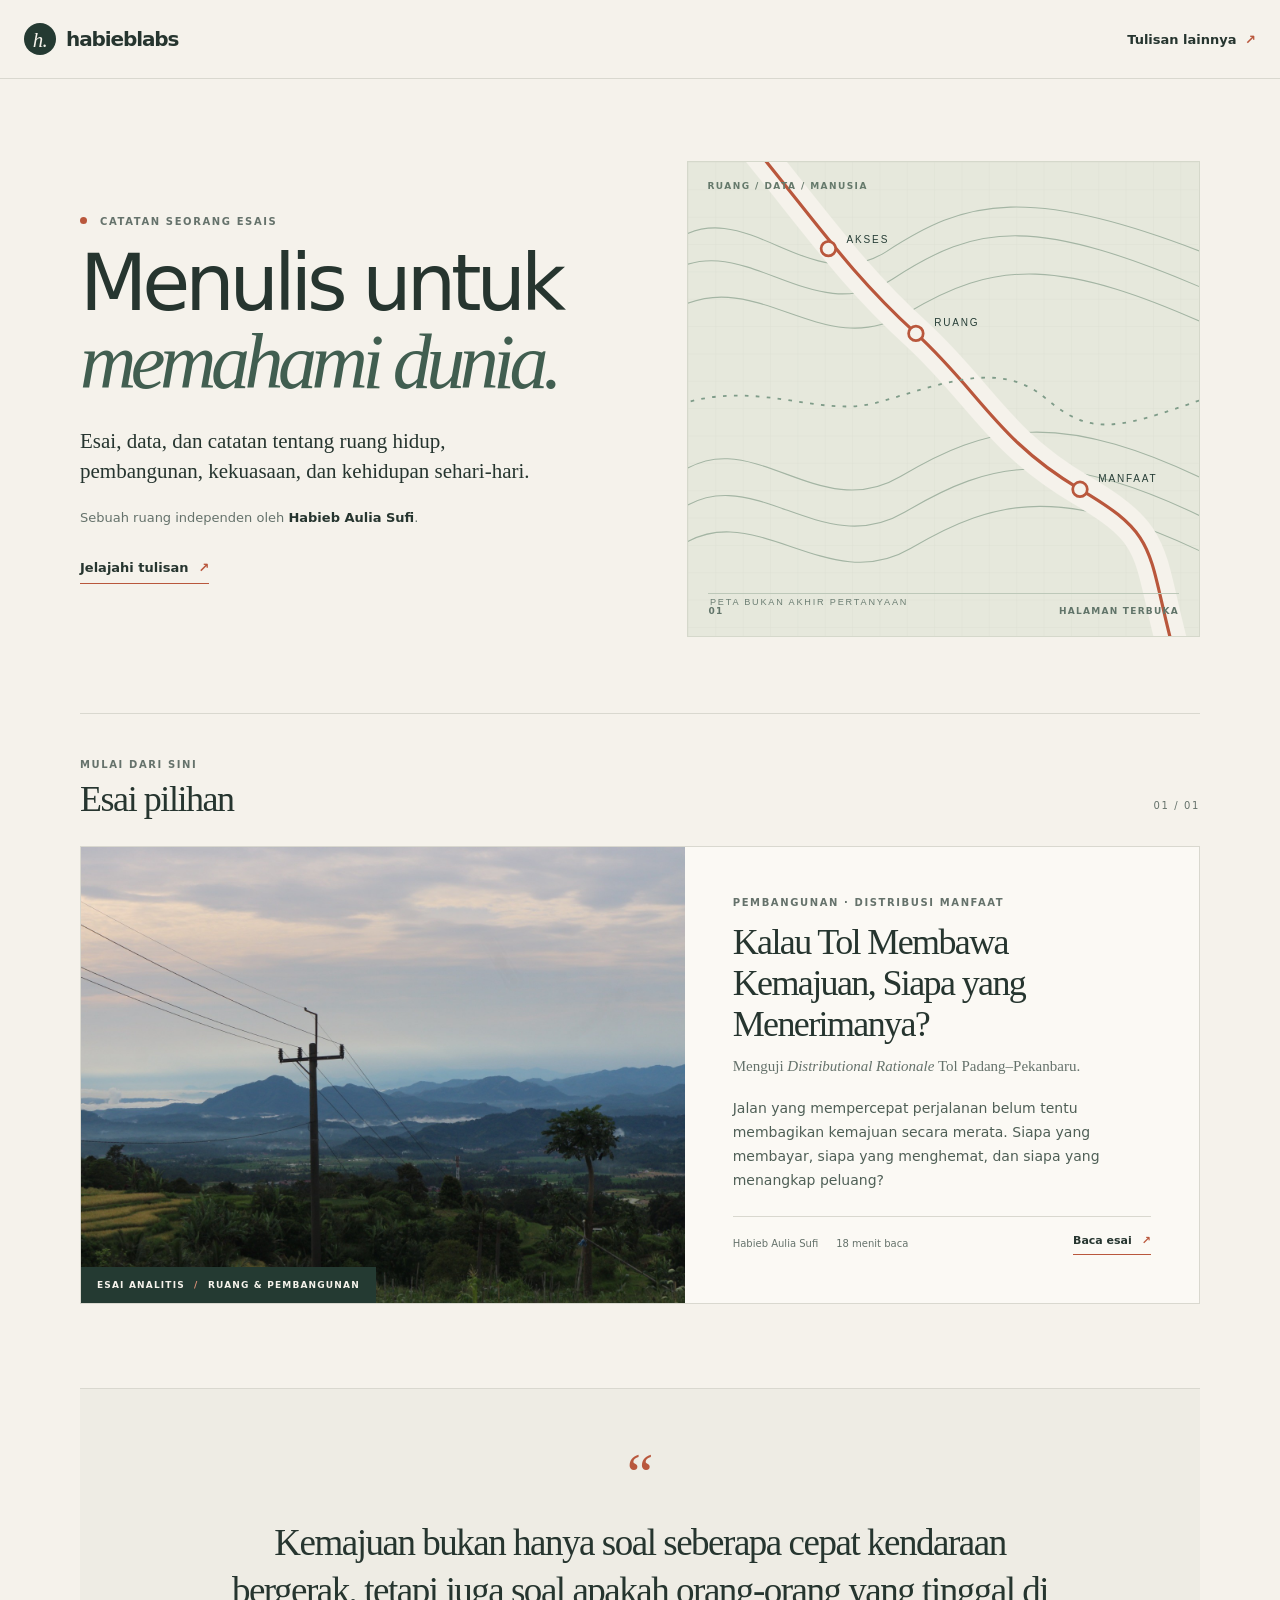
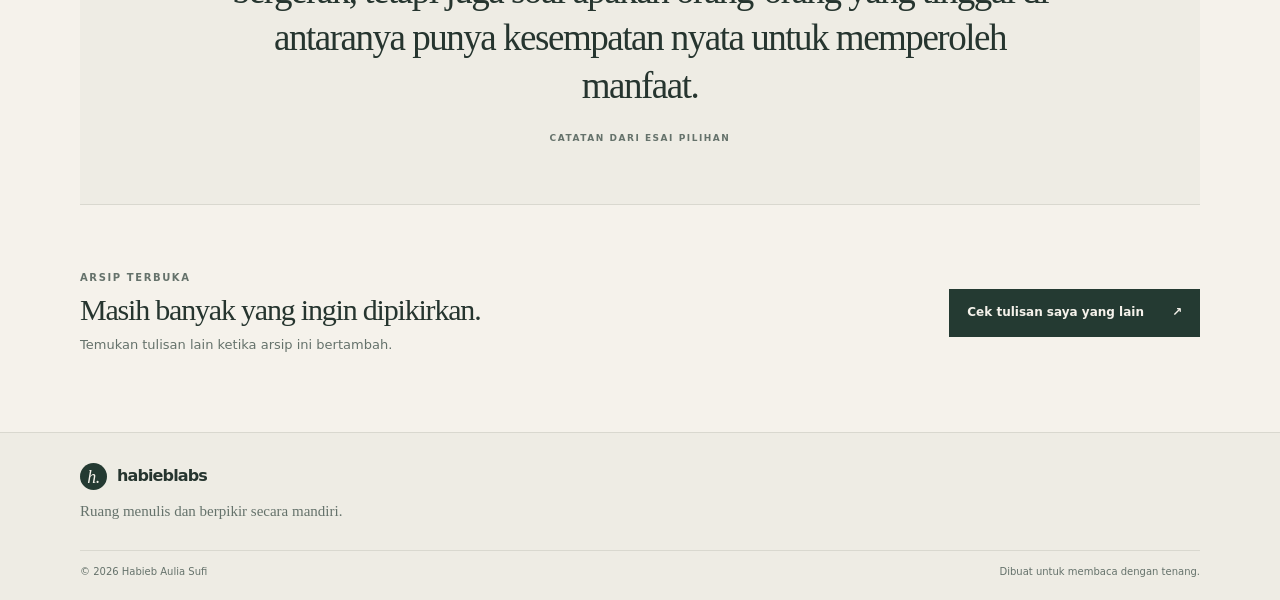
==== index.html @ af9045a8 "Add files via upload Fix final Figure 03 image reference" ====
<!doctype html>
<html lang="id">
<head>
  <meta charset="utf-8">
  <meta name="viewport" content="width=device-width, initial-scale=1">
  <title>habieblabs — Esai dan catatan Habieb Aulia Sufi</title>
  <meta name="description" content="Esai, data, dan catatan Habieb Aulia Sufi tentang ruang hidup, pembangunan, kekuasaan, dan kehidupan sehari-hari.">
  <meta name="theme-color" content="#f5f2eb">
  <meta property="og:type" content="website">
  <meta property="og:title" content="habieblabs — Esai dan catatan Habieb Aulia Sufi">
  <meta property="og:description" content="Esai, data, dan catatan tentang dunia yang kita tinggali.">
  <meta property="og:url" content="https://habieblabs.github.io/">
  <meta property="og:image" content="https://habieblabs.github.io/assets/og-home.png">
  <link rel="icon" href="/assets/favicon.svg" type="image/svg+xml">
  <link rel="stylesheet" href="/assets/styles.css">
  <script defer src="/assets/site.js"></script>
</head>
<body class="home-page">
  <a class="skip-link" href="#main">Lewati ke konten</a>
  <header class="site-header"><div class="header-inner"><a class="brand" href="/" aria-label="Habieblabs, beranda"><span class="brand-mark">h.</span><span class="brand-name">habieblabs</span></a>
<nav class="nav" aria-label="Navigasi utama"><a href="/tulisan/">Tulisan lainnya <span aria-hidden="true">↗</span></a></nav></div></header>
  <main id="main">
    <section class="home-hero wrap">
      <div class="hero-copy">
        <p class="eyebrow"><span class="eyebrow-dot"></span> CATATAN SEORANG ESAIS</p>
        <h1>Menulis untuk<br><em>memahami dunia.</em></h1>
        <p class="hero-intro">Esai, data, dan catatan tentang ruang hidup, pembangunan, kekuasaan, dan kehidupan sehari-hari.</p>
        <p class="hero-byline">Sebuah ruang independen oleh <strong>Habieb Aulia Sufi</strong>.</p>
        <a class="text-link hero-link" href="/tulisan/">Jelajahi tulisan <span aria-hidden="true">↗</span></a>
      </div>
      <div class="hero-art" aria-label="Ilustrasi abstrak jalur yang melintasi lanskap" role="img">
        <div class="art-label art-label-top">RUANG / DATA / MANUSIA</div>
        <svg viewBox="0 0 560 520" class="landscape-svg" aria-hidden="true">
          <defs><pattern id="grid" width="30" height="30" patternUnits="userSpaceOnUse"><path d="M 30 0 L 0 0 0 30" fill="none" stroke="#d2d6c9" stroke-width="0.7"/></pattern></defs>
          <rect width="560" height="520" fill="url(#grid)" opacity=".72"/>
          <path d="M-20 90 C60 28 133 153 218 98 S370 20 590 109" fill="none" stroke="#a4b5a4" stroke-width="1.2"/>
          <path d="M-30 128 C55 62 133 188 225 128 S380 57 580 145" fill="none" stroke="#a4b5a4" stroke-width="1.2"/>
          <path d="M-25 168 C70 103 144 224 240 166 S407 103 584 185" fill="none" stroke="#a4b5a4" stroke-width="1.2"/>
          <path d="M-20 350 C63 275 139 401 233 345 S407 267 586 358" fill="none" stroke="#a4b5a4" stroke-width="1.2"/>
          <path d="M-20 390 C65 316 142 441 238 384 S407 310 584 399" fill="none" stroke="#a4b5a4" stroke-width="1.2"/>
          <path d="M-20 430 C65 356 149 480 244 424 S413 352 585 438" fill="none" stroke="#a4b5a4" stroke-width="1.2"/>
          <path d="M70 -20 C145 72 180 124 250 188 S340 306 430 359 S502 425 535 545" fill="none" stroke="#f5f2eb" stroke-width="35"/>
          <path d="M70 -20 C145 72 180 124 250 188 S340 306 430 359 S502 425 535 545" fill="none" stroke="#b9573c" stroke-width="3.5"/>
          <path d="M-20 270 C72 234 141 282 207 264 S340 215 392 259 S472 294 590 251" fill="none" stroke="#7f9c89" stroke-width="2" stroke-dasharray="4 8"/>
          <g fill="#f5f2eb" stroke="#b9573c" stroke-width="3"><circle cx="154" cy="95" r="8"/><circle cx="250" cy="188" r="8"/><circle cx="430" cy="359" r="8"/></g>
          <g fill="#263d36" font-family="Arial, sans-serif" font-size="11" letter-spacing="2"><text x="174" y="89">AKSES</text><text x="270" y="180">RUANG</text><text x="450" y="351">MANFAAT</text></g>
          <g fill="#6c7e73" font-family="Arial, sans-serif" font-size="10" letter-spacing="2"><text x="24" y="486">PETA BUKAN AKHIR PERTANYAAN</text></g>
        </svg>
        <div class="art-index"><span>01</span><span>HALAMAN TERBUKA</span></div>
      </div>
    </section>

    <section class="featured-section wrap" aria-labelledby="featured-title">
      <div class="section-heading"><div><p class="eyebrow">MULAI DARI SINI</p><h2 id="featured-title">Esai pilihan</h2></div><span class="section-index">01 / 01</span></div>
      <article class="featured-card">
        <a class="featured-visual" href="/tulisan/kalau-tol-membawa-kemajuan.html" aria-label="Baca esai Kalau Tol Membawa Kemajuan, Siapa yang Menerimanya?">
          <img src="/assets/pariangan-cover.jpg" alt="Panorama Pariangan dengan hamparan sawah dan perbukitan." width="2048" height="1150" loading="lazy" decoding="async">
          <span class="visual-caption">ESAI ANALITIS <span> / </span> RUANG & PEMBANGUNAN</span>
        </a>
        <div class="featured-copy">
          <p class="eyebrow">PEMBANGUNAN · DISTRIBUSI MANFAAT</p>
          <h3><a href="/tulisan/kalau-tol-membawa-kemajuan.html">Kalau Tol Membawa Kemajuan, Siapa yang Menerimanya?</a></h3>
          <p class="featured-subtitle">Menguji <em>Distributional Rationale</em> Tol Padang–Pekanbaru.</p>
          <p class="featured-excerpt">Jalan yang mempercepat perjalanan belum tentu membagikan kemajuan secara merata. Siapa yang membayar, siapa yang menghemat, dan siapa yang menangkap peluang?</p>
          <div class="card-meta"><span>Habieb Aulia Sufi</span><span>18 menit baca</span><a class="text-link" href="/tulisan/kalau-tol-membawa-kemajuan.html">Baca esai <span aria-hidden="true">↗</span></a></div>
        </div>
      </article>
    </section>

    <section class="note-section wrap">
      <div class="note-mark">“</div>
      <blockquote>Kemajuan bukan hanya soal seberapa cepat kendaraan bergerak, tetapi juga soal apakah orang-orang yang tinggal di antaranya punya kesempatan nyata untuk memperoleh manfaat.</blockquote>
      <p class="note-credit">CATATAN DARI ESAI PILIHAN</p>
    </section>
    <section class="archive-teaser wrap"><div><p class="eyebrow">ARSIP TERBUKA</p><h2>Masih banyak yang ingin dipikirkan.</h2><p>Temukan tulisan lain ketika arsip ini bertambah.</p></div><a class="button-link" href="/tulisan/">Cek tulisan saya yang lain <span aria-hidden="true">↗</span></a></section>
  </main>
  <footer class="site-footer"><div class="footer-inner"><a class="brand footer-brand" href="/"><span class="brand-mark">h.</span><span class="brand-name">habieblabs</span></a><p>Ruang menulis dan berpikir secara mandiri.</p><div class="footer-bottom"><span>© <span data-year>2026</span> Habieb Aulia Sufi</span><span>Dibuat untuk membaca dengan tenang.</span></div></div></footer>
</body>
</html>
---- assets/styles.css ----
/* habieblabs: a quiet, independent home for essays */
:root{--paper:#f5f2eb;--paper-2:#ebe8df;--ink:#26352f;--muted:#65726b;--line:#d9d8cf;--accent:#b9573c;--green:#415e50;--green-dark:#243a32;--serif:Georgia,"Times New Roman",serif;--sans:ui-sans-serif,system-ui,-apple-system,BlinkMacSystemFont,"Segoe UI",sans-serif;--measure:68ch;}
*{box-sizing:border-box}html{scroll-behavior:smooth;scroll-padding-top:6rem}body{margin:0;background:var(--paper);color:var(--ink);font-family:var(--sans);font-size:16px;line-height:1.65;-webkit-font-smoothing:antialiased}a{color:inherit;text-decoration:none}a:hover{color:var(--accent)}button{font:inherit}.wrap{width:min(1120px,calc(100% - 48px));margin-inline:auto}.skip-link{position:absolute;left:-9999px;top:0;background:var(--ink);color:white;padding:.7rem 1rem;z-index:100}.skip-link:focus{left:1rem;top:1rem}.site-header{border-bottom:1px solid var(--line);position:relative;z-index:5}.header-inner{height:78px;width:min(1280px,calc(100% - 48px));margin:auto;display:flex;align-items:center;justify-content:space-between}.brand{display:inline-flex;align-items:center;gap:10px;letter-spacing:-.035em}.brand-mark{width:32px;height:32px;display:grid;place-items:center;border-radius:50%;background:var(--green-dark);color:var(--paper);font-family:var(--serif);font-size:21px;font-style:italic}.brand-name{font-size:20px;font-weight:720;letter-spacing:-.055em}.nav a{font-size:13px;font-weight:650;border-bottom:1px solid transparent;padding:7px 0}.nav a:hover{border-color:var(--accent)}.nav a span{color:var(--accent);margin-left:4px}.eyebrow{font-size:10px;letter-spacing:.16em;font-weight:760;line-height:1.5;color:var(--muted);margin:0 0 16px}.eyebrow-dot{display:inline-block;width:7px;height:7px;background:var(--accent);border-radius:50%;margin-right:8px;vertical-align:1px}.home-hero{display:grid;grid-template-columns:1fr .95fr;align-items:center;gap:68px;padding-top:82px;padding-bottom:76px}.hero-copy h1,.page-intro h1{font-size:clamp(44px,6.4vw,78px);line-height:.99;letter-spacing:-.065em;font-weight:520;margin:0 0 26px;max-width:650px}.hero-copy h1 em,.page-intro h1 em{font-family:var(--serif);font-weight:400;color:var(--green);letter-spacing:-.07em}.hero-intro{font-family:var(--serif);font-size:21px;line-height:1.45;max-width:470px;margin:0 0 20px}.hero-byline{font-size:13px;color:var(--muted);margin:0 0 26px}.hero-byline strong{color:var(--ink);font-weight:650}.text-link{font-weight:730;font-size:13px;border-bottom:1px solid var(--accent);padding-bottom:4px;display:inline-flex;gap:10px;align-items:center}.text-link span{color:var(--accent)}.hero-art{position:relative;background:#e6e8dc;border:1px solid #d5d8cb;min-height:450px;overflow:hidden}.landscape-svg{width:100%;height:100%;min-height:450px;display:block}.art-label{font-size:9px;letter-spacing:.16em;font-weight:750;color:#65796b;position:absolute;z-index:1}.art-label-top{top:17px;left:19px}.art-index{position:absolute;left:20px;right:20px;bottom:17px;border-top:1px solid #bdc8b9;padding-top:10px;display:flex;justify-content:space-between;color:#617469;font-size:9px;letter-spacing:.14em;font-weight:750}.featured-section{padding-top:43px;padding-bottom:84px;border-top:1px solid var(--line)}.section-heading{display:flex;align-items:end;justify-content:space-between;margin-bottom:27px}.section-heading .eyebrow{margin-bottom:7px}.section-heading h2,.archive-teaser h2{font-family:var(--serif);font-size:36px;line-height:1.12;font-weight:400;letter-spacing:-.04em;margin:0}.section-index{font-size:10px;letter-spacing:.16em;color:var(--muted);padding-bottom:5px}.featured-card{display:grid;grid-template-columns:1.08fr .92fr;border:1px solid var(--line);background:#fbf9f4}.featured-visual{position:relative;min-height:100%;display:flex;background:var(--green-dark);overflow:hidden}.featured-visual img{display:block;width:100%;height:100%;object-fit:cover;position:absolute;inset:0;transition:transform .5s ease}.featured-visual:hover img{transform:scale(1.025)}.visual-caption{position:absolute;bottom:0;left:0;background:var(--green-dark);color:#f5f2eb;padding:11px 16px;font-size:9px;letter-spacing:.13em;font-weight:750}.visual-caption span{color:#df9278;padding:0 5px}.featured-copy{padding:clamp(28px,4vw,48px);display:flex;flex-direction:column;align-items:flex-start}.featured-copy .eyebrow{margin-bottom:12px}.featured-copy h3{font-family:var(--serif);font-size:clamp(26px,3vw,36px);line-height:1.13;font-weight:400;letter-spacing:-.045em;margin:0 0 10px}.featured-subtitle{font-family:var(--serif);font-size:15px;color:var(--muted);margin:0 0 18px}.featured-excerpt{color:#4f5f56;font-size:14px;line-height:1.7;margin:0 0 24px}.card-meta{border-top:1px solid var(--line);padding-top:15px;margin-top:auto;width:100%;display:flex;flex-wrap:wrap;gap:12px 18px;align-items:center;font-size:10px;color:var(--muted)}.card-meta .text-link{font-size:11px;margin-left:auto;color:var(--ink)}.note-section{border-top:1px solid var(--line);border-bottom:1px solid var(--line);padding:64px 8% 58px;text-align:center;max-width:none;background:#eeece4}.note-mark{font-family:var(--serif);font-size:60px;line-height:.7;color:var(--accent)}.note-section blockquote{font-family:var(--serif);font-size:clamp(24px,3.3vw,37px);line-height:1.28;letter-spacing:-.04em;max-width:820px;margin:24px auto 22px}.note-credit{font-size:9px;letter-spacing:.17em;color:var(--muted);font-weight:750;margin:0}.archive-teaser{display:flex;justify-content:space-between;align-items:center;gap:35px;padding-top:65px;padding-bottom:76px}.archive-teaser .eyebrow{margin-bottom:8px}.archive-teaser h2{font-size:30px}.archive-teaser p:not(.eyebrow){color:var(--muted);font-size:13px;margin:8px 0 0}.button-link{display:inline-flex;align-items:center;gap:28px;background:var(--green-dark);color:var(--paper);padding:14px 18px;font-size:12px;font-weight:650;white-space:nowrap;transition:background .2s}.button-link:hover{color:white;background:var(--accent)}.site-footer{border-top:1px solid var(--line);background:#eeece4}.footer-inner{width:min(1120px,calc(100% - 48px));margin:auto;padding:30px 0 20px}.footer-brand .brand-mark{width:27px;height:27px;font-size:18px}.footer-brand .brand-name{font-size:16px}.footer-inner>p{color:var(--muted);font-family:var(--serif);font-size:15px;margin:8px 0 26px}.footer-bottom{border-top:1px solid var(--line);padding-top:13px;display:flex;justify-content:space-between;gap:12px;color:var(--muted);font-size:10px}.archive-page{padding-top:72px;padding-bottom:92px}.page-intro{padding-bottom:46px;border-bottom:1px solid var(--line)}.page-intro .eyebrow{margin-bottom:18px}.page-intro h1{font-size:clamp(43px,6vw,68px);margin-bottom:20px}.page-intro>p:last-child{max-width:530px;color:var(--muted);margin:0}.archive-list{padding-top:28px}.archive-item{display:grid;grid-template-columns:230px minmax(0,1fr) 35px;gap:28px;align-items:center;padding:25px 0;border-bottom:1px solid var(--line)}.archive-thumb{display:block;background:#e6e8dc;overflow:hidden}.archive-thumb img{display:block;width:100%;height:145px;object-fit:cover;transition:transform .4s}.archive-thumb:hover img{transform:scale(1.04)}.archive-item-copy .eyebrow{margin-bottom:8px;font-size:9px}.archive-item h2{font-family:var(--serif);font-size:27px;letter-spacing:-.045em;font-weight:400;line-height:1.15;margin:0 0 6px}.archive-subtitle{font-family:var(--serif);color:var(--muted);font-size:14px;margin:0 0 7px}.archive-item-copy>p:not(.eyebrow):not(.archive-subtitle){font-size:12px;color:var(--muted);margin:0 0 12px}.archive-meta{display:flex;gap:18px;color:var(--muted);font-size:10px}.archive-arrow{font-size:24px;color:var(--accent);align-self:start;padding-top:4px}.archive-bottom{display:flex;justify-content:space-between;align-items:center;gap:16px;padding-top:29px;font-size:12px;color:var(--muted)}.archive-bottom p{margin:0}.article-page{--article-width:720px}.reading-progress{position:fixed;z-index:20;top:0;left:0;right:0;height:3px;background:transparent}.reading-progress span{height:100%;display:block;background:var(--accent);width:0}.article-top{padding-top:33px}.back-link{font-size:11px;color:var(--muted);display:inline-flex;gap:8px;align-items:center;margin-bottom:40px}.back-link:hover{color:var(--accent)}.article-category{margin-bottom:15px}.article-top h1{font-family:var(--serif);font-size:clamp(39px,5.5vw,64px);line-height:1.04;font-weight:400;letter-spacing:-.055em;max-width:900px;margin:0 0 18px}.article-subtitle{font-family:var(--serif);font-size:clamp(16px,2vw,21px);color:var(--muted);margin:0 0 25px}.article-byline{border-top:1px solid var(--line);padding-top:17px;display:flex;align-items:center;gap:12px;max-width:var(--article-width);margin-bottom:32px}.author-initial{height:37px;width:37px;border-radius:50%;display:grid;place-items:center;color:#f5f2eb;background:var(--green-dark);font-family:var(--serif);font-size:19px;font-style:italic}.article-byline>div{display:flex;flex-direction:column;line-height:1.35}.article-byline strong{font-size:11px}.article-byline>div span{font-size:10px;color:var(--muted);margin-top:3px}.read-time{font-size:10px;color:var(--muted);margin-left:auto}.article-cover{margin-bottom:55px}.article-cover img{display:block;width:100%;height:auto;max-height:none;object-fit:contain;background:#e6e8dc}.article-cover figcaption{font-size:10px;color:var(--muted);margin-top:9px}.article-figure{margin:2.7em 0 2.9em;font-family:var(--sans)}.article-figure img{display:block;width:100%;height:auto;border:1px solid var(--line);background:#fbf9f4}.article-figure figcaption{font-family:var(--sans);font-size:12px;line-height:1.55;color:var(--muted);margin-top:10px}.article-figure figcaption::before{content:"FIGUR / ";font-size:9px;letter-spacing:.12em;font-weight:760;color:var(--green);margin-right:4px}.article-layout{display:grid;grid-template-columns:205px minmax(0,var(--article-width));gap:62px;justify-content:center;align-items:start;padding-bottom:80px}.article-aside{position:sticky;top:24px}.toc-card{border-top:2px solid var(--green-dark);padding-top:14px}.toc-card .eyebrow{font-size:9px;margin-bottom:11px}.toc-card nav{display:flex;flex-direction:column;gap:9px}.toc-card nav a{font-family:var(--serif);font-size:12px;line-height:1.35;color:var(--muted)}.toc-card nav a:hover{color:var(--accent)}.aside-note{border-top:1px solid var(--line);margin-top:25px;padding-top:15px}.aside-note-mark{font-size:22px;color:var(--accent)}.aside-note p{font-family:var(--serif);font-size:14px;line-height:1.45;color:var(--muted);margin:5px 0}.article-body{min-width:0;font-family:var(--serif);font-size:18px;line-height:1.85;letter-spacing:-.005em}.article-body p{margin:0 0 1.28em}.article-body .article-intro{font-size:20px;line-height:1.78}.dropcap:first-letter{font-size:3.8em;float:left;line-height:.75;padding-right:.12em;padding-top:.12em;color:var(--accent)}.article-body h2{font-family:var(--sans);font-size:clamp(22px,3vw,29px);font-weight:700;letter-spacing:-.04em;line-height:1.2;margin:2.2em 0 .85em;scroll-margin-top:35px}.article-body h2::before{content:"";display:block;width:34px;height:3px;background:var(--accent);margin-bottom:13px}.article-body a{color:var(--green);text-decoration:underline;text-decoration-color:#a7b4a9;text-underline-offset:3px}.article-body a:hover{color:var(--accent)}.data-visual{font-family:var(--sans);background:#eeece4;border:1px solid var(--line);padding:clamp(18px,3vw,28px);margin:3.5em 0 2em}.visual-header{display:flex;justify-content:space-between;align-items:start;gap:15px}.visual-header .eyebrow{margin-bottom:7px}.visual-header h3{font-family:var(--serif);font-weight:400;font-size:25px;letter-spacing:-.035em;margin:0;line-height:1.15}.visual-header h3::before{display:none}.visual-number{font-size:9px;letter-spacing:.13em;color:var(--muted);white-space:nowrap}.visual-lead{font-size:12px;line-height:1.5;color:var(--muted);margin:15px 0 8px!important}.chart-wrap{position:relative;padding-left:0}.chart-y-label{font-size:9px;color:var(--muted);margin:14px 0 2px}.traffic-chart{display:block;width:100%;height:auto;overflow:visible}.traffic-chart text{font-family:var(--sans)}.chart-bar{cursor:pointer;outline:none}.chart-bar rect{fill:var(--green);transition:fill .15s,opacity .15s}.chart-bar:nth-of-type(2) rect{fill:var(--accent)}.chart-bar:hover rect,.chart-bar:focus rect{fill:#c77b5b}.chart-legend{border-top:1px solid #d5d3c9;padding-top:12px;display:flex;flex-wrap:wrap;align-items:center;gap:8px;font-size:10px;color:var(--muted)}.legend-dot{width:8px;height:8px;background:var(--green);border-radius:50%;display:inline-block}.text-button{border:0;background:none;padding:0;margin-left:auto;color:var(--green);font-size:10px;font-weight:700;text-decoration:underline;text-underline-offset:3px;cursor:pointer}.data-table-wrap{margin-top:12px}.data-table{width:100%;border-collapse:collapse;font-size:11px}.data-table th,.data-table td{border-bottom:1px solid #d5d3c9;text-align:left;padding:7px 4px}.data-table th{font-weight:750;color:var(--muted)}.data-table td:last-child,.data-table th:last-child{text-align:right;font-variant-numeric:tabular-nums}.source-note{font-family:var(--sans);font-size:10px;line-height:1.6;color:var(--muted);margin:18px 0 0!important}.source-note strong{color:var(--ink)}.article-endmark{display:flex;gap:6px;justify-content:center;margin:50px 0}.article-endmark span{width:5px;height:5px;border-radius:50%;background:var(--accent)}.author-card{border-top:1px solid var(--line);border-bottom:1px solid var(--line);padding:20px 0;display:flex;align-items:center;gap:17px}.author-monogram{display:grid;place-items:center;flex:0 0 54px;height:54px;background:var(--green-dark);color:var(--paper);font-family:var(--serif);font-size:25px;font-style:italic}.author-card .eyebrow{font-size:9px;margin:0 0 4px}.author-card h3{font-family:var(--sans);font-size:14px;margin:0 0 3px;letter-spacing:-.02em}.author-card p:last-child{font-family:var(--sans);font-size:11px;line-height:1.5;color:var(--muted);margin:0}.article-actions{display:flex;justify-content:space-between;align-items:center;flex-wrap:wrap;gap:16px;padding-top:20px}.share-button{border:1px solid var(--line);background:transparent;padding:9px 12px;font-size:11px;font-weight:700;cursor:pointer;color:var(--ink)}.share-button:hover{border-color:var(--accent);color:var(--accent)}
@media(max-width:850px){.home-hero{grid-template-columns:1fr;gap:36px;padding-top:60px}.hero-art,.landscape-svg{min-height:340px}.featured-card{grid-template-columns:1fr}.featured-visual{min-height:300px}.featured-copy{min-height:335px}.article-layout{grid-template-columns:1fr;gap:24px}.article-aside{position:static;order:0}.toc-card nav{display:grid;grid-template-columns:repeat(2,minmax(0,1fr));gap:9px 20px}.aside-note{display:none}.article-body{max-width:var(--article-width);margin-inline:auto}.article-cover{margin-bottom:35px}.article-cover img{max-height:none;object-fit:contain}}
@media(max-width:600px){.wrap{width:calc(100% - 36px)}.header-inner{width:calc(100% - 36px);height:66px}.brand-name{font-size:18px}.nav a{font-size:11px}.home-hero{padding-top:48px;padding-bottom:49px}.hero-copy h1{font-size:48px}.hero-intro{font-size:19px}.hero-art,.landscape-svg{min-height:290px}.featured-section{padding-top:32px;padding-bottom:52px}.section-heading h2{font-size:30px}.featured-visual{min-height:205px}.featured-copy{padding:23px;min-height:0}.featured-copy h3{font-size:29px}.card-meta{margin-top:15px}.card-meta .text-link{margin-left:0}.note-section{padding:48px 24px}.archive-teaser{align-items:flex-start;flex-direction:column;padding-top:45px;padding-bottom:53px}.archive-teaser h2{font-size:28px}.button-link{white-space:normal}.footer-inner{width:calc(100% - 36px)}.footer-bottom{flex-direction:column;gap:3px}.archive-page{padding-top:48px;padding-bottom:65px}.page-intro h1{font-size:46px}.archive-item{grid-template-columns:92px minmax(0,1fr) 20px;gap:14px;padding:21px 0;align-items:start}.archive-thumb img{height:88px}.archive-item h2{font-size:20px}.archive-item-copy .eyebrow{font-size:8px;letter-spacing:.08em}.archive-subtitle{font-size:12px}.archive-item-copy>p:not(.eyebrow):not(.archive-subtitle){display:none}.archive-meta{flex-direction:column;gap:1px}.archive-arrow{font-size:19px}.archive-bottom{align-items:flex-start;flex-direction:column}.article-top{padding-top:25px}.back-link{margin-bottom:30px}.article-top h1{font-size:39px}.article-subtitle{font-size:17px}.article-cover{width:100%;margin-bottom:26px}.article-cover figcaption{padding-inline:18px}.article-layout{padding-bottom:55px}.article-body{font-size:17px;line-height:1.8}.article-body .article-intro{font-size:18px}.article-body h2{font-size:23px;margin-top:2em}.toc-card nav{grid-template-columns:1fr 1fr}.toc-card nav a{font-size:11px}.data-visual{margin-inline:-2px;padding:16px}.visual-header h3{font-size:22px}.visual-number{font-size:8px}.chart-legend{align-items:flex-start}.text-button{margin-left:0;flex-basis:100%;text-align:left;margin-top:5px}.article-actions{align-items:flex-start;flex-direction:column}}
@media(prefers-reduced-motion:reduce){*,*::before,*::after{scroll-behavior:auto!important;transition:none!important}}
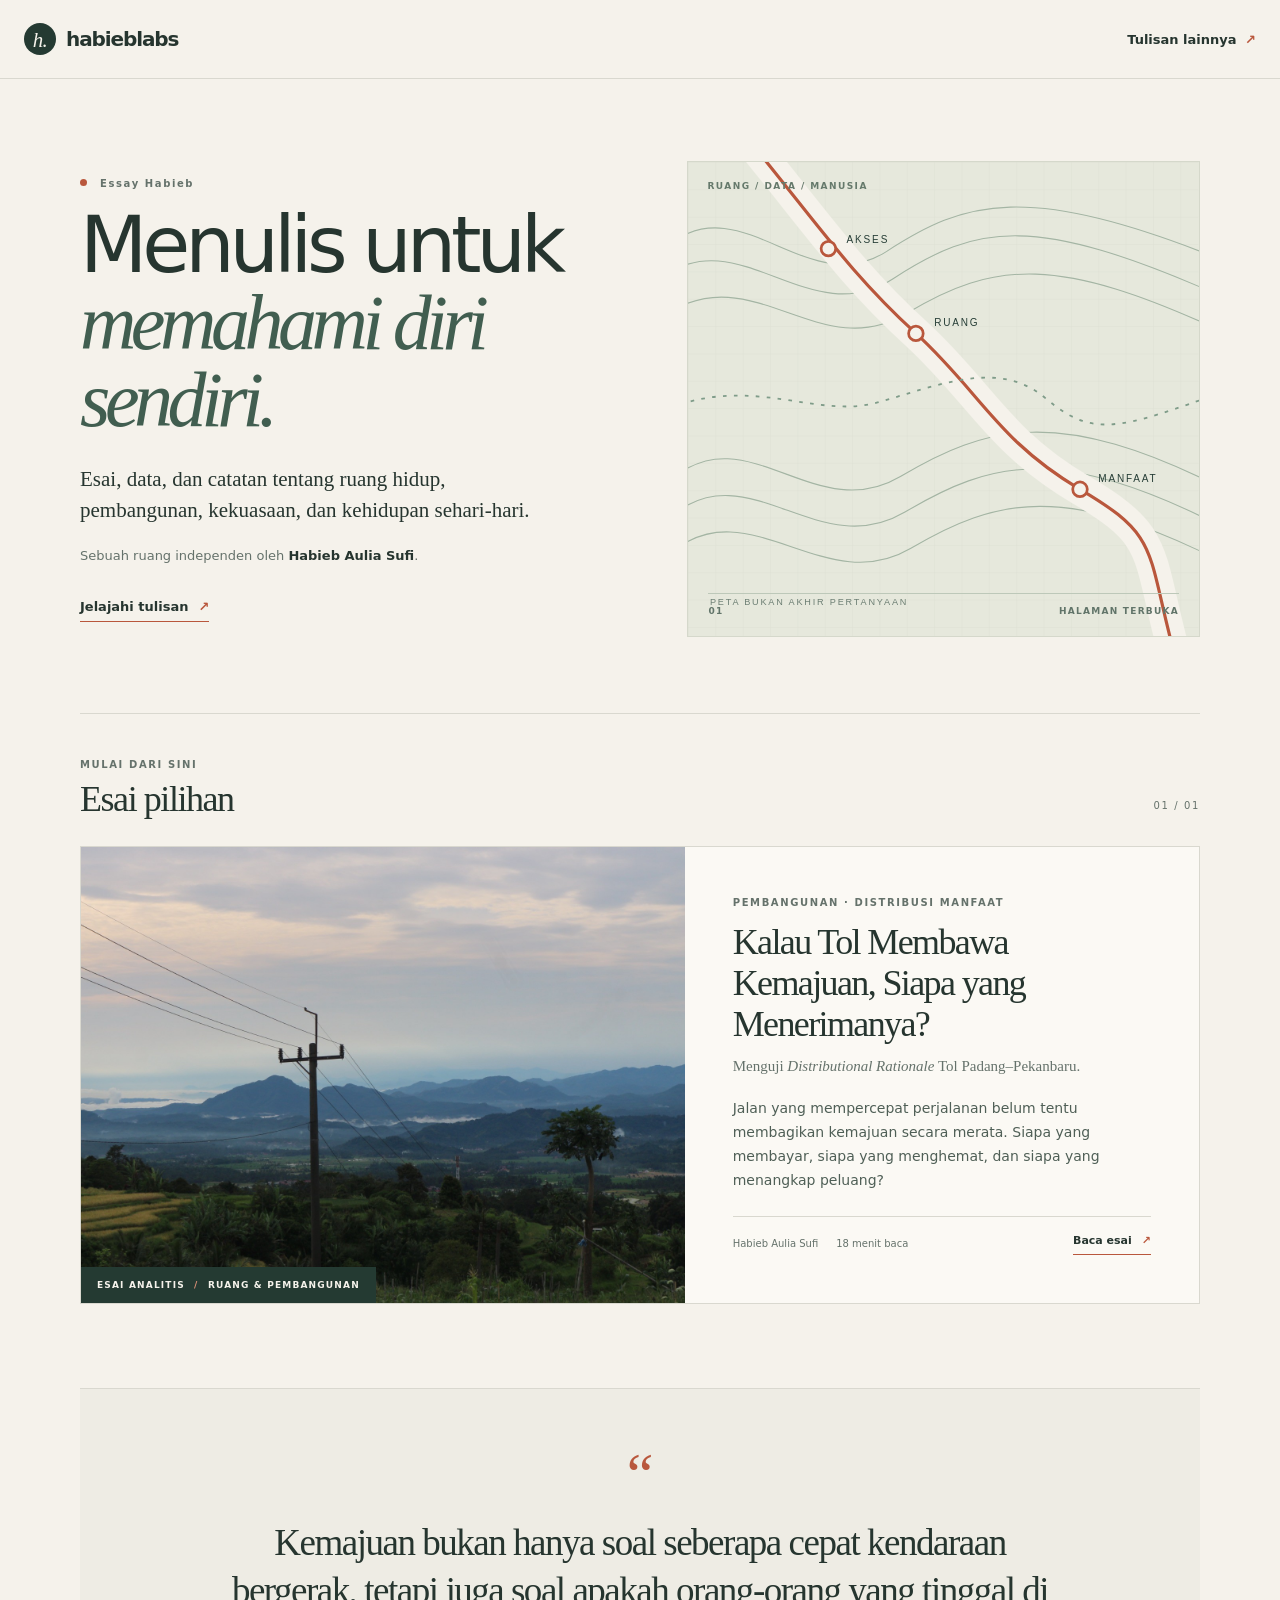
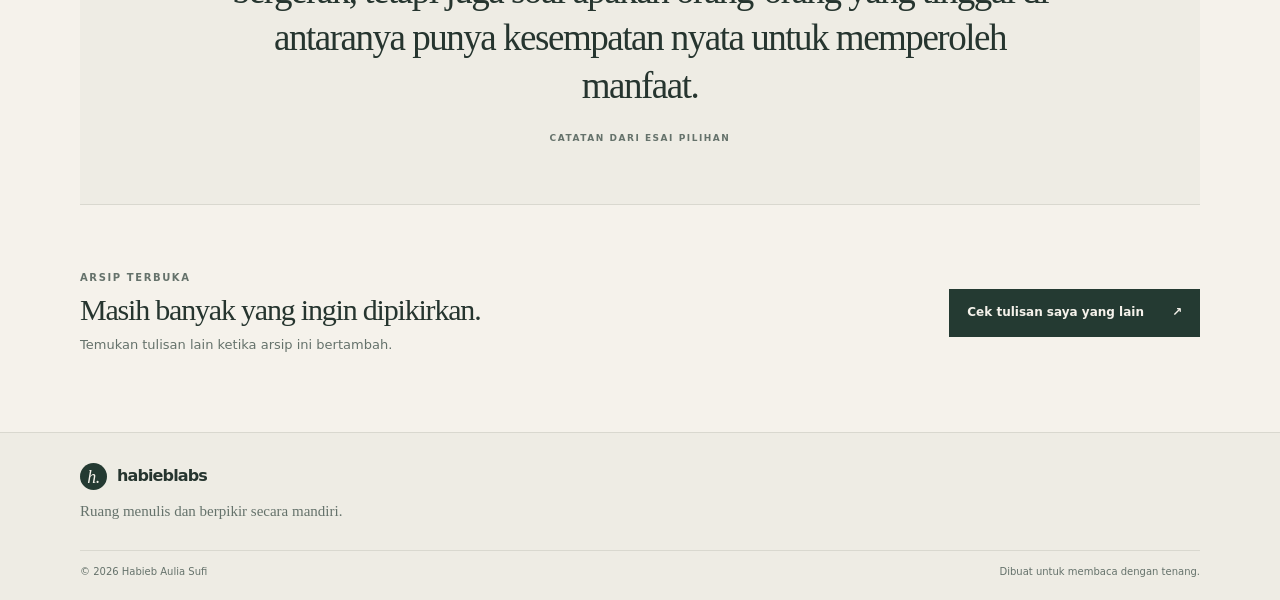
==== commit 304bc33e: "Update homepage headline and label" ====
--- a/index.html
+++ b/index.html
@@ -22,8 +22,8 @@
   <main id="main">
     <section class="home-hero wrap">
       <div class="hero-copy">
-        <p class="eyebrow"><span class="eyebrow-dot"></span> CATATAN SEORANG ESAIS</p>
-        <h1>Menulis untuk<br><em>memahami dunia.</em></h1>
+        <p class="eyebrow"><span class="eyebrow-dot"></span> Essay Habieb</p>
+        <h1>Menulis untuk<br><em>memahami diri sendiri.</em></h1>
         <p class="hero-intro">Esai, data, dan catatan tentang ruang hidup, pembangunan, kekuasaan, dan kehidupan sehari-hari.</p>
         <p class="hero-byline">Sebuah ruang independen oleh <strong>Habieb Aulia Sufi</strong>.</p>
         <a class="text-link hero-link" href="/tulisan/">Jelajahi tulisan <span aria-hidden="true">↗</span></a>
@@ -76,4 +76,4 @@
   </main>
   <footer class="site-footer"><div class="footer-inner"><a class="brand footer-brand" href="/"><span class="brand-mark">h.</span><span class="brand-name">habieblabs</span></a><p>Ruang menulis dan berpikir secara mandiri.</p><div class="footer-bottom"><span>© <span data-year>2026</span> Habieb Aulia Sufi</span><span>Dibuat untuk membaca dengan tenang.</span></div></div></footer>
 </body>
-</html>+</html>
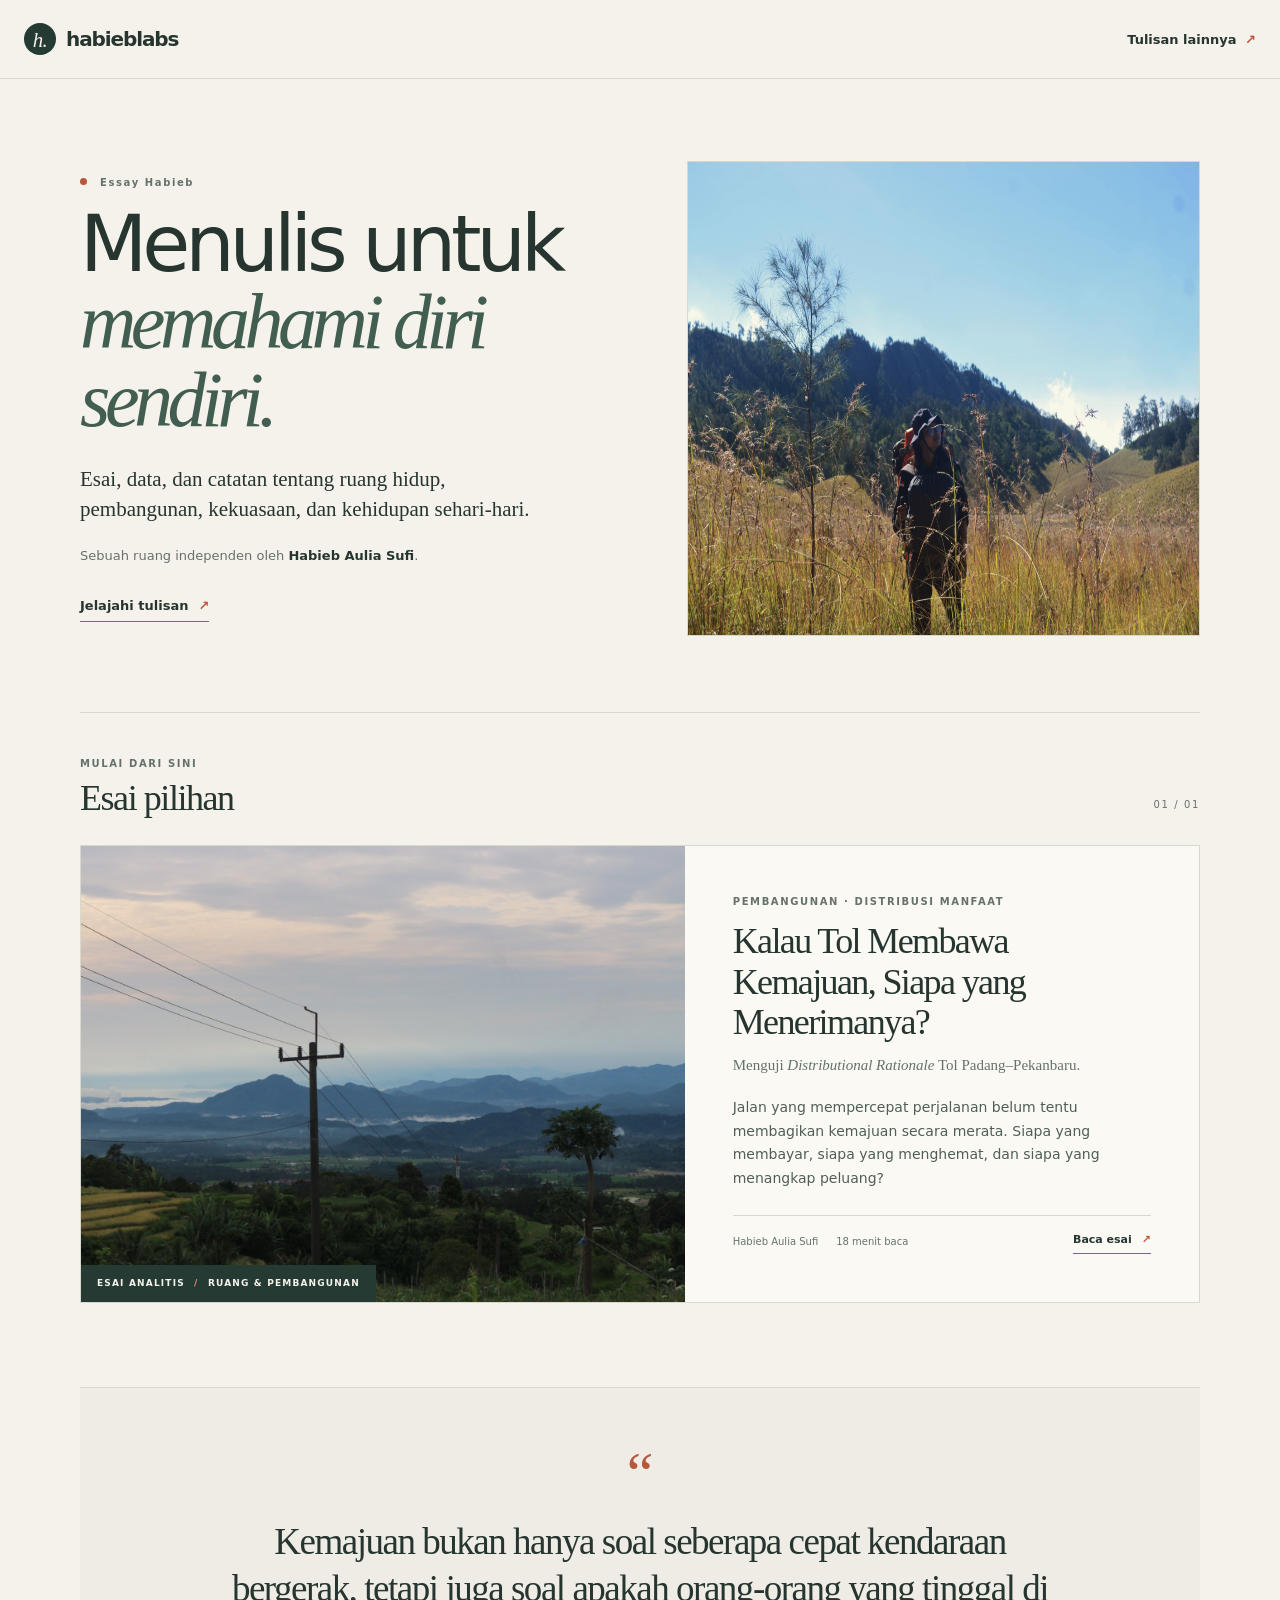
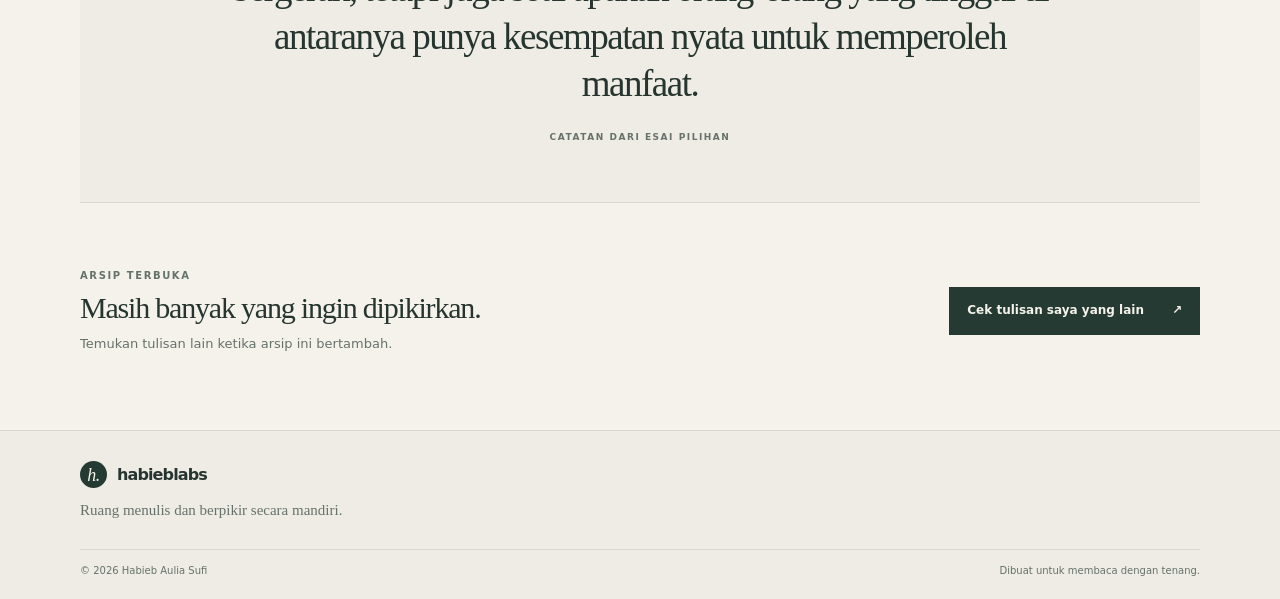
==== commit ac12d954: "Replace homepage illustration with portrait" ====
--- a/index.html
+++ b/index.html
@@ -28,25 +28,13 @@
         <p class="hero-byline">Sebuah ruang independen oleh <strong>Habieb Aulia Sufi</strong>.</p>
         <a class="text-link hero-link" href="/tulisan/">Jelajahi tulisan <span aria-hidden="true">↗</span></a>
       </div>
-      <div class="hero-art" aria-label="Ilustrasi abstrak jalur yang melintasi lanskap" role="img">
-        <div class="art-label art-label-top">RUANG / DATA / MANUSIA</div>
-        <svg viewBox="0 0 560 520" class="landscape-svg" aria-hidden="true">
-          <defs><pattern id="grid" width="30" height="30" patternUnits="userSpaceOnUse"><path d="M 30 0 L 0 0 0 30" fill="none" stroke="#d2d6c9" stroke-width="0.7"/></pattern></defs>
-          <rect width="560" height="520" fill="url(#grid)" opacity=".72"/>
-          <path d="M-20 90 C60 28 133 153 218 98 S370 20 590 109" fill="none" stroke="#a4b5a4" stroke-width="1.2"/>
-          <path d="M-30 128 C55 62 133 188 225 128 S380 57 580 145" fill="none" stroke="#a4b5a4" stroke-width="1.2"/>
-          <path d="M-25 168 C70 103 144 224 240 166 S407 103 584 185" fill="none" stroke="#a4b5a4" stroke-width="1.2"/>
-          <path d="M-20 350 C63 275 139 401 233 345 S407 267 586 358" fill="none" stroke="#a4b5a4" stroke-width="1.2"/>
-          <path d="M-20 390 C65 316 142 441 238 384 S407 310 584 399" fill="none" stroke="#a4b5a4" stroke-width="1.2"/>
-          <path d="M-20 430 C65 356 149 480 244 424 S413 352 585 438" fill="none" stroke="#a4b5a4" stroke-width="1.2"/>
-          <path d="M70 -20 C145 72 180 124 250 188 S340 306 430 359 S502 425 535 545" fill="none" stroke="#f5f2eb" stroke-width="35"/>
-          <path d="M70 -20 C145 72 180 124 250 188 S340 306 430 359 S502 425 535 545" fill="none" stroke="#b9573c" stroke-width="3.5"/>
-          <path d="M-20 270 C72 234 141 282 207 264 S340 215 392 259 S472 294 590 251" fill="none" stroke="#7f9c89" stroke-width="2" stroke-dasharray="4 8"/>
-          <g fill="#f5f2eb" stroke="#b9573c" stroke-width="3"><circle cx="154" cy="95" r="8"/><circle cx="250" cy="188" r="8"/><circle cx="430" cy="359" r="8"/></g>
-          <g fill="#263d36" font-family="Arial, sans-serif" font-size="11" letter-spacing="2"><text x="174" y="89">AKSES</text><text x="270" y="180">RUANG</text><text x="450" y="351">MANFAAT</text></g>
-          <g fill="#6c7e73" font-family="Arial, sans-serif" font-size="10" letter-spacing="2"><text x="24" y="486">PETA BUKAN AKHIR PERTANYAAN</text></g>
-        </svg>
-        <div class="art-index"><span>01</span><span>HALAMAN TERBUKA</span></div>
+      <div class="hero-art" aria-label="Foto Habieb Aulia Sufi di alam terbuka">
+        <img
+          src="/assets/homepage_photo_diri.JPG"
+          alt="Habieb Aulia Sufi di tengah lanskap pegunungan"
+          style="display:block;width:100%;height:auto;max-height:520px;aspect-ratio:1.08 / 1;object-
+      fit:cover;object-position:center 65%;"
+        >
       </div>
     </section>
 
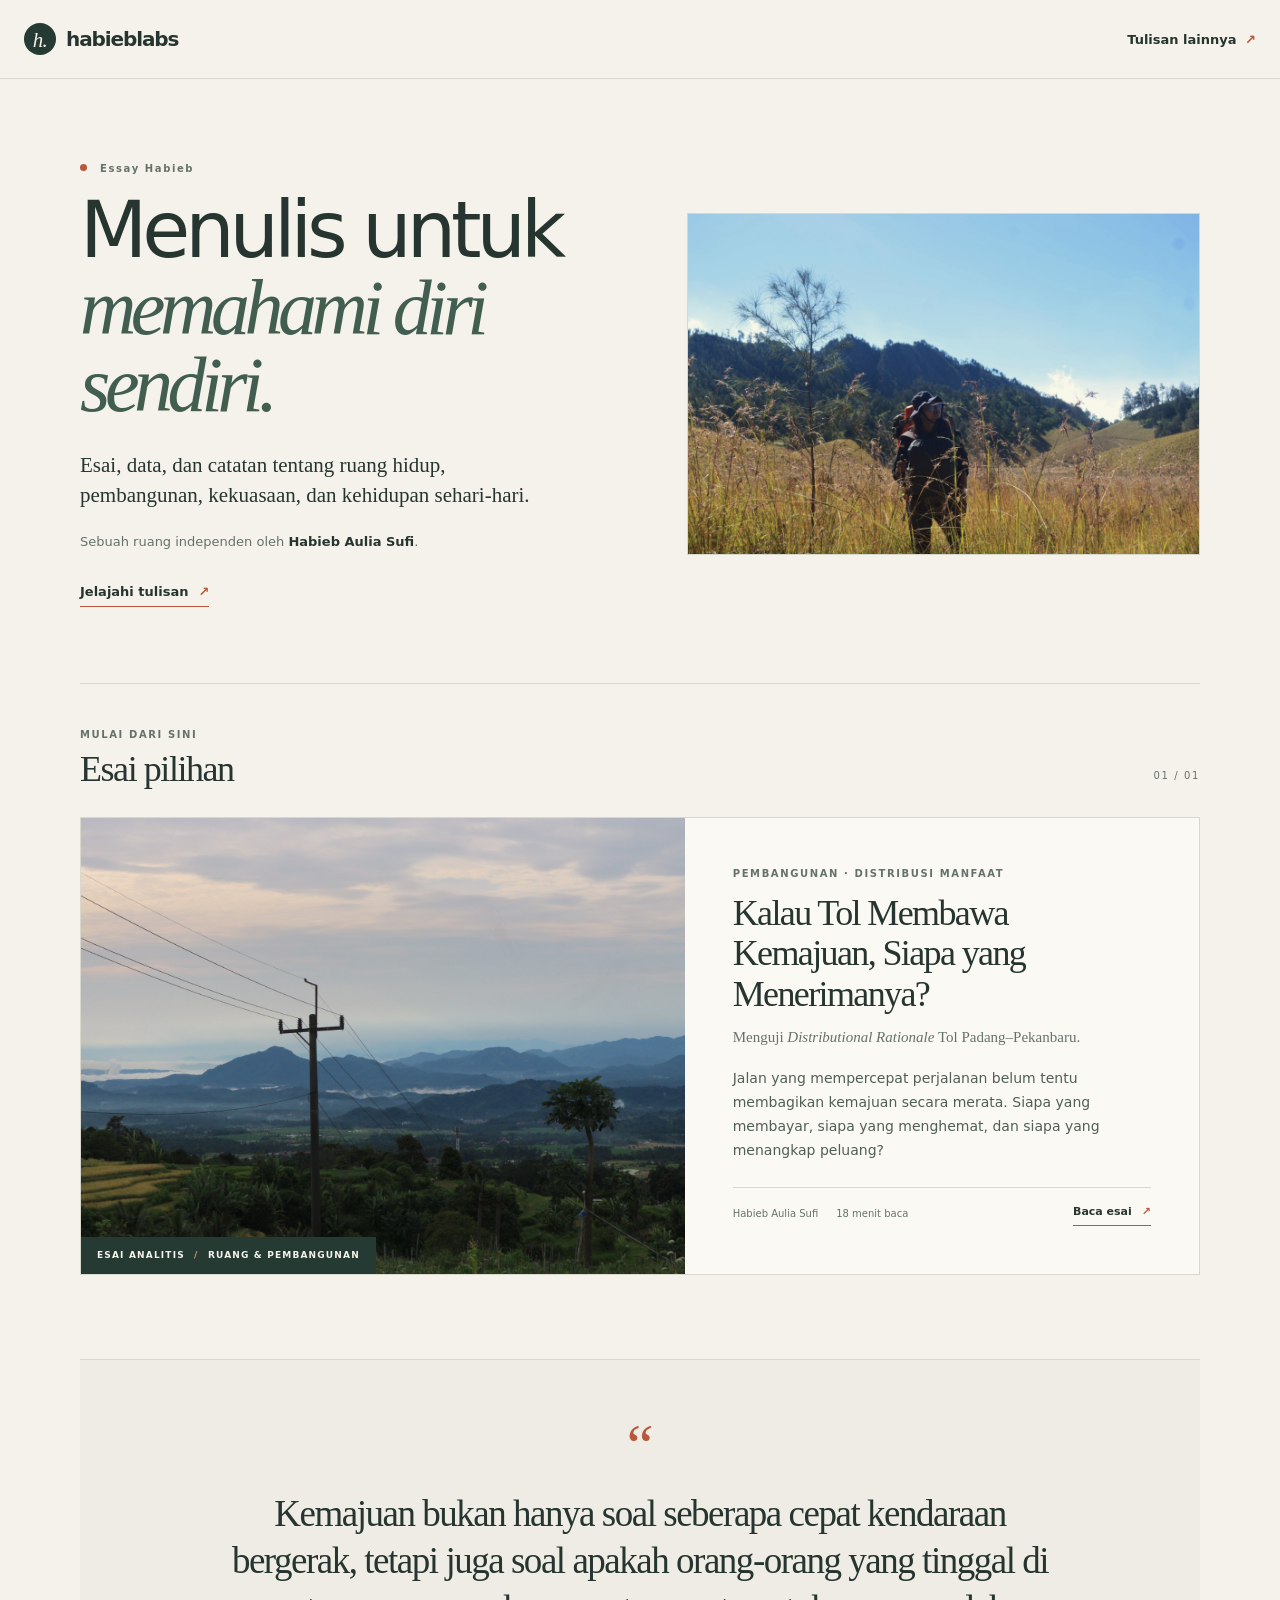
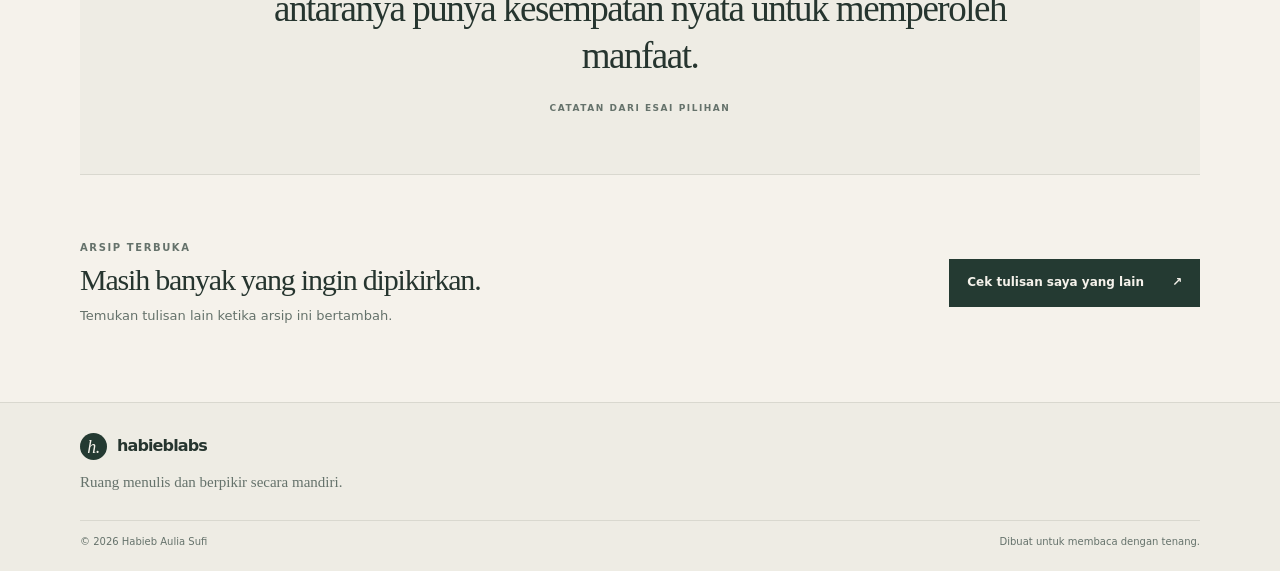
==== commit cb2d1c02: "Preserve original homepage photo ratio" ====
--- a/index.html
+++ b/index.html
@@ -28,12 +28,13 @@
         <p class="hero-byline">Sebuah ruang independen oleh <strong>Habieb Aulia Sufi</strong>.</p>
         <a class="text-link hero-link" href="/tulisan/">Jelajahi tulisan <span aria-hidden="true">↗</span></a>
       </div>
-      <div class="hero-art" aria-label="Foto Habieb Aulia Sufi di alam terbuka">
+      <div class="hero-art hero-photo"
+           aria-label="Foto Habieb Aulia Sufi di alam terbuka"
+           style="min-height:0;height:auto;overflow:hidden;background:transparent;">
         <img
           src="/assets/homepage_photo_diri.JPG"
           alt="Habieb Aulia Sufi di tengah lanskap pegunungan"
-          style="display:block;width:100%;height:auto;max-height:520px;aspect-ratio:1.08 / 1;object-
-      fit:cover;object-position:center 65%;"
+          style="display:block;width:100%;height:auto;max-height:none;aspect-ratio:auto;object-fit:contain;object-position:center;"
         >
       </div>
     </section>
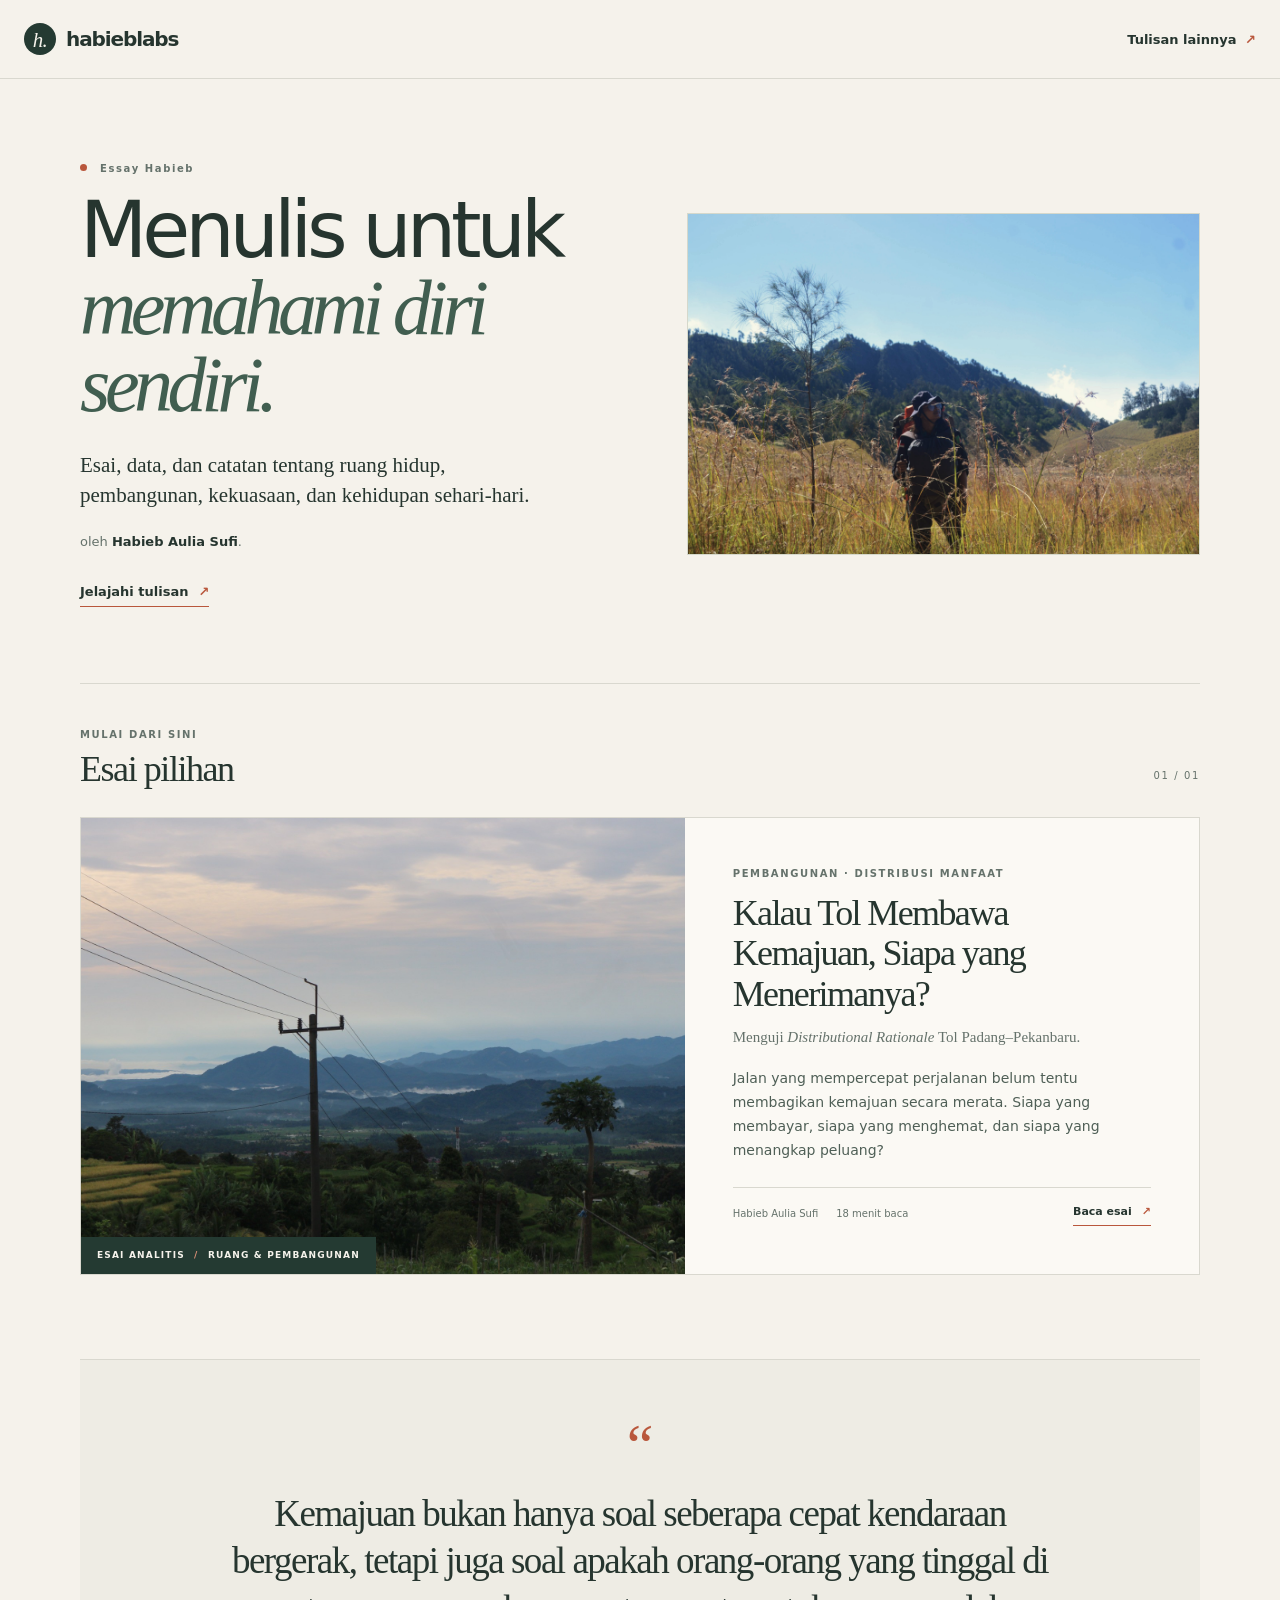
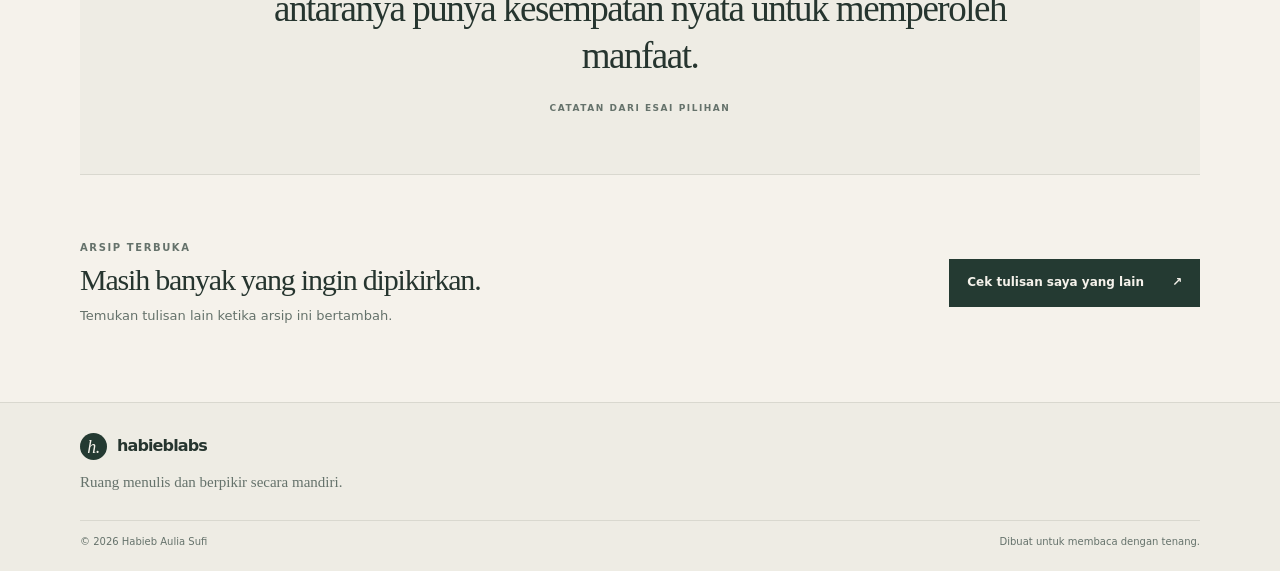
==== commit a5199e3e: "Update index.html" ====
--- a/index.html
+++ b/index.html
@@ -25,7 +25,7 @@
         <p class="eyebrow"><span class="eyebrow-dot"></span> Essay Habieb</p>
         <h1>Menulis untuk<br><em>memahami diri sendiri.</em></h1>
         <p class="hero-intro">Esai, data, dan catatan tentang ruang hidup, pembangunan, kekuasaan, dan kehidupan sehari-hari.</p>
-        <p class="hero-byline">Sebuah ruang independen oleh <strong>Habieb Aulia Sufi</strong>.</p>
+        <p class="hero-byline">oleh <strong>Habieb Aulia Sufi</strong>.</p>
         <a class="text-link hero-link" href="/tulisan/">Jelajahi tulisan <span aria-hidden="true">↗</span></a>
       </div>
       <div class="hero-art hero-photo"
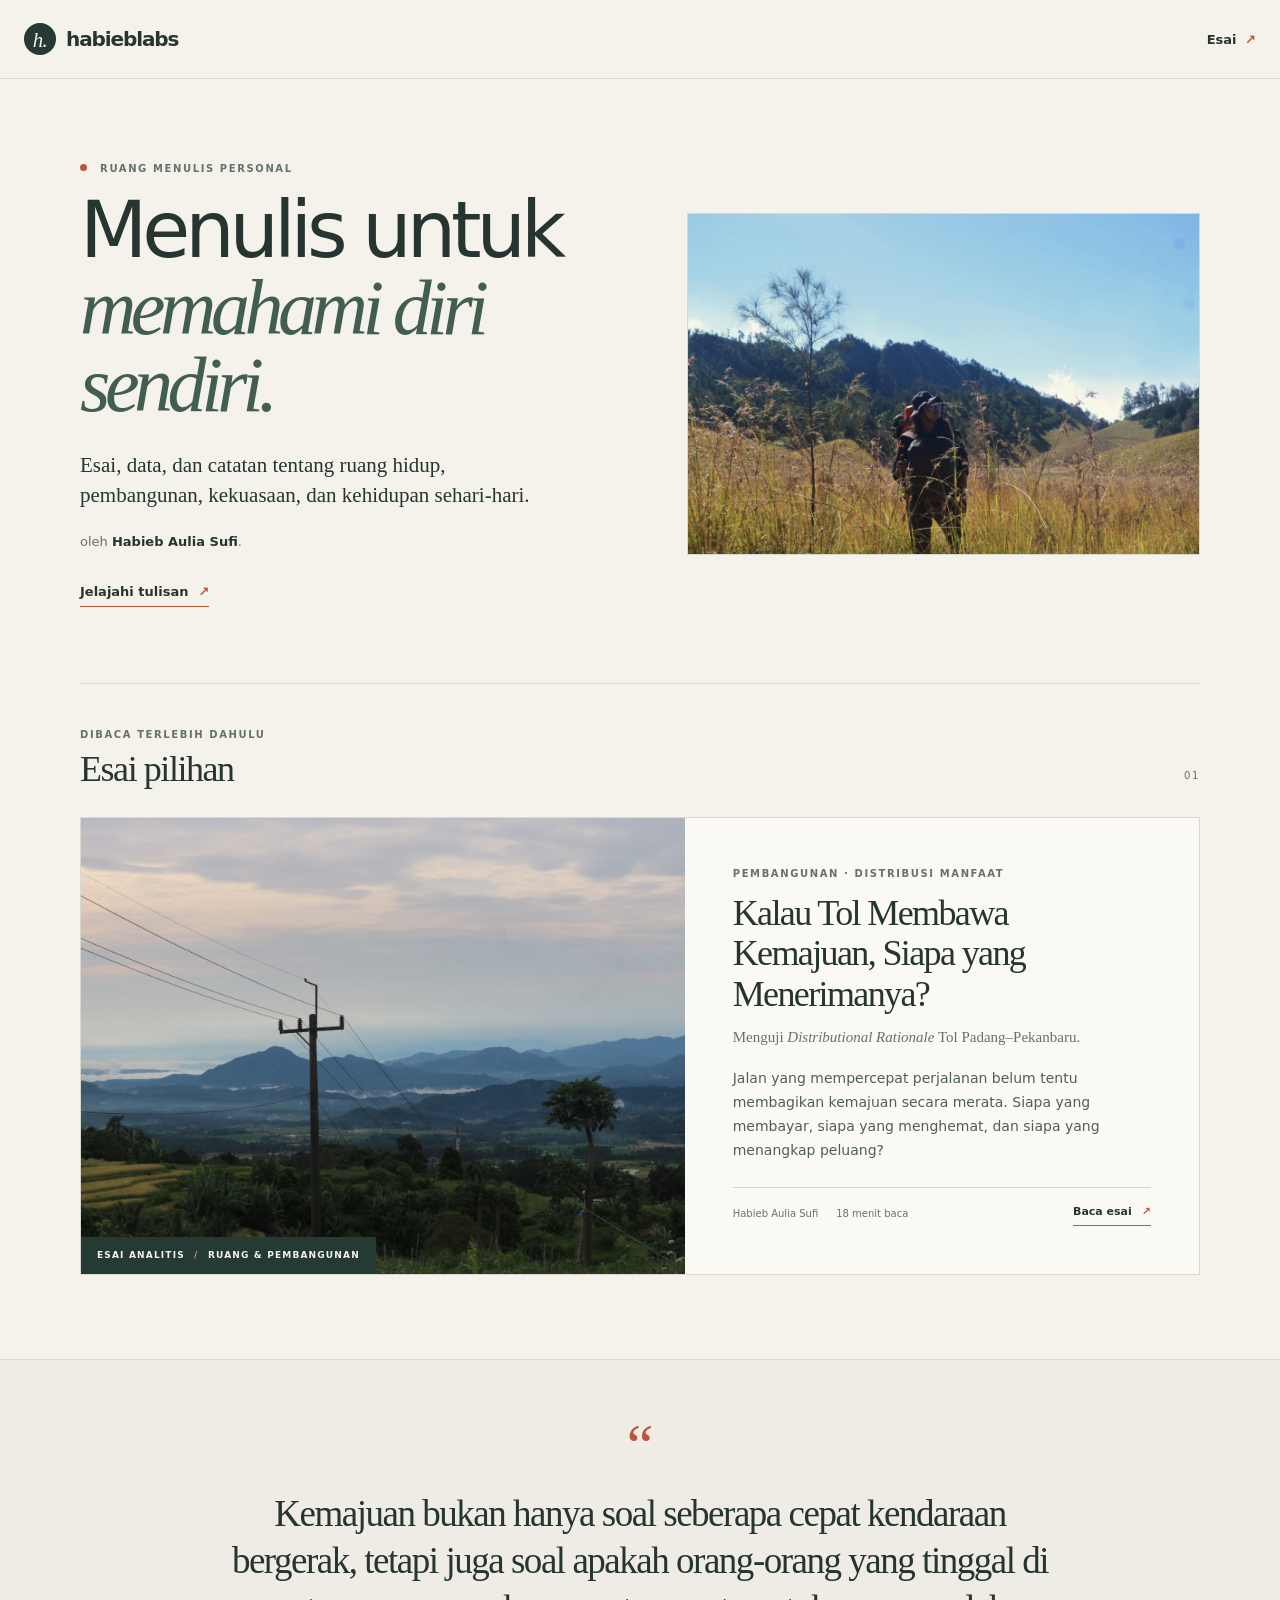
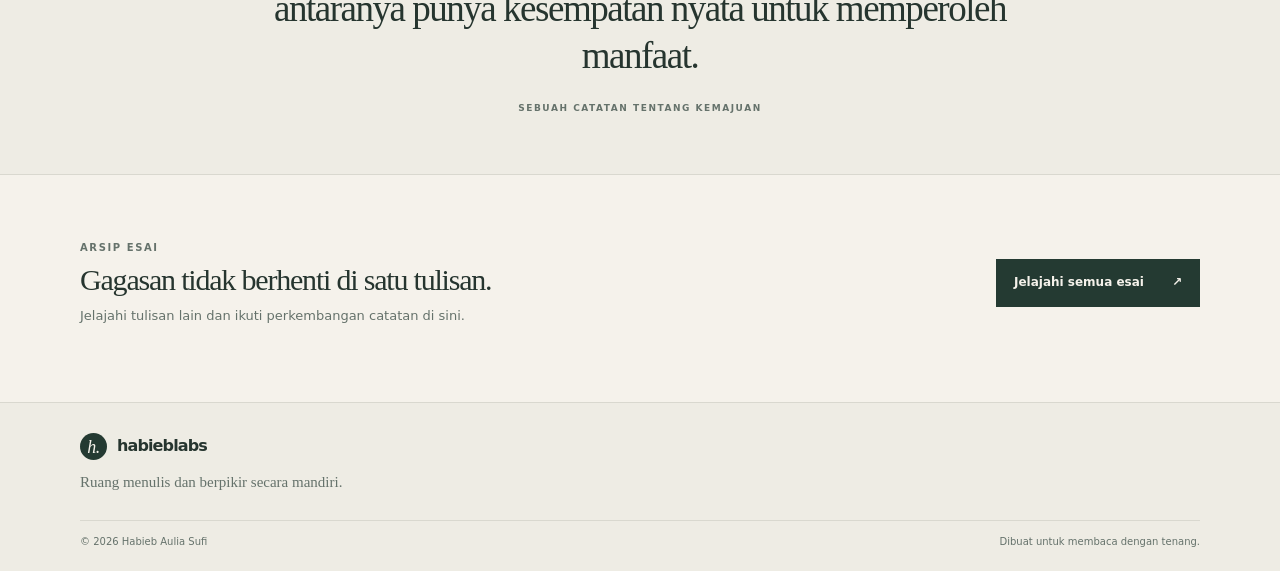
==== commit 43b483f8: "Redesign homepage." ====
--- a/index.html
+++ b/index.html
@@ -18,11 +18,11 @@
 <body class="home-page">
   <a class="skip-link" href="#main">Lewati ke konten</a>
   <header class="site-header"><div class="header-inner"><a class="brand" href="/" aria-label="Habieblabs, beranda"><span class="brand-mark">h.</span><span class="brand-name">habieblabs</span></a>
-<nav class="nav" aria-label="Navigasi utama"><a href="/tulisan/">Tulisan lainnya <span aria-hidden="true">↗</span></a></nav></div></header>
+<nav class="nav" aria-label="Navigasi utama"><a href="/tulisan/">Esai <span aria-hidden="true">↗</span></a></nav></div></header>
   <main id="main">
     <section class="home-hero wrap">
       <div class="hero-copy">
-        <p class="eyebrow"><span class="eyebrow-dot"></span> Essay Habieb</p>
+        <p class="eyebrow"><span class="eyebrow-dot"></span> RUANG MENULIS PERSONAL</p>
         <h1>Menulis untuk<br><em>memahami diri sendiri.</em></h1>
         <p class="hero-intro">Esai, data, dan catatan tentang ruang hidup, pembangunan, kekuasaan, dan kehidupan sehari-hari.</p>
         <p class="hero-byline">oleh <strong>Habieb Aulia Sufi</strong>.</p>
@@ -40,7 +40,7 @@
     </section>
 
     <section class="featured-section wrap" aria-labelledby="featured-title">
-      <div class="section-heading"><div><p class="eyebrow">MULAI DARI SINI</p><h2 id="featured-title">Esai pilihan</h2></div><span class="section-index">01 / 01</span></div>
+      <div class="section-heading"><div><p class="eyebrow">DIBACA TERLEBIH DAHULU</p><h2 id="featured-title">Esai pilihan</h2></div><span class="section-index">01</span></div>
       <article class="featured-card">
         <a class="featured-visual" href="/tulisan/kalau-tol-membawa-kemajuan.html" aria-label="Baca esai Kalau Tol Membawa Kemajuan, Siapa yang Menerimanya?">
           <img src="/assets/pariangan-cover.jpg" alt="Panorama Pariangan dengan hamparan sawah dan perbukitan." width="2048" height="1150" loading="lazy" decoding="async">
@@ -56,12 +56,12 @@
       </article>
     </section>
 
-    <section class="note-section wrap">
+    <section class="note-section">
       <div class="note-mark">“</div>
       <blockquote>Kemajuan bukan hanya soal seberapa cepat kendaraan bergerak, tetapi juga soal apakah orang-orang yang tinggal di antaranya punya kesempatan nyata untuk memperoleh manfaat.</blockquote>
-      <p class="note-credit">CATATAN DARI ESAI PILIHAN</p>
+      <p class="note-credit">SEBUAH CATATAN TENTANG KEMAJUAN</p>
     </section>
-    <section class="archive-teaser wrap"><div><p class="eyebrow">ARSIP TERBUKA</p><h2>Masih banyak yang ingin dipikirkan.</h2><p>Temukan tulisan lain ketika arsip ini bertambah.</p></div><a class="button-link" href="/tulisan/">Cek tulisan saya yang lain <span aria-hidden="true">↗</span></a></section>
+    <section class="archive-teaser wrap"><div><p class="eyebrow">ARSIP ESAI</p><h2>Gagasan tidak berhenti di satu tulisan.</h2><p>Jelajahi tulisan lain dan ikuti perkembangan catatan di sini.</p></div><a class="button-link" href="/tulisan/">Jelajahi semua esai <span aria-hidden="true">↗</span></a></section>
   </main>
   <footer class="site-footer"><div class="footer-inner"><a class="brand footer-brand" href="/"><span class="brand-mark">h.</span><span class="brand-name">habieblabs</span></a><p>Ruang menulis dan berpikir secara mandiri.</p><div class="footer-bottom"><span>© <span data-year>2026</span> Habieb Aulia Sufi</span><span>Dibuat untuk membaca dengan tenang.</span></div></div></footer>
 </body>
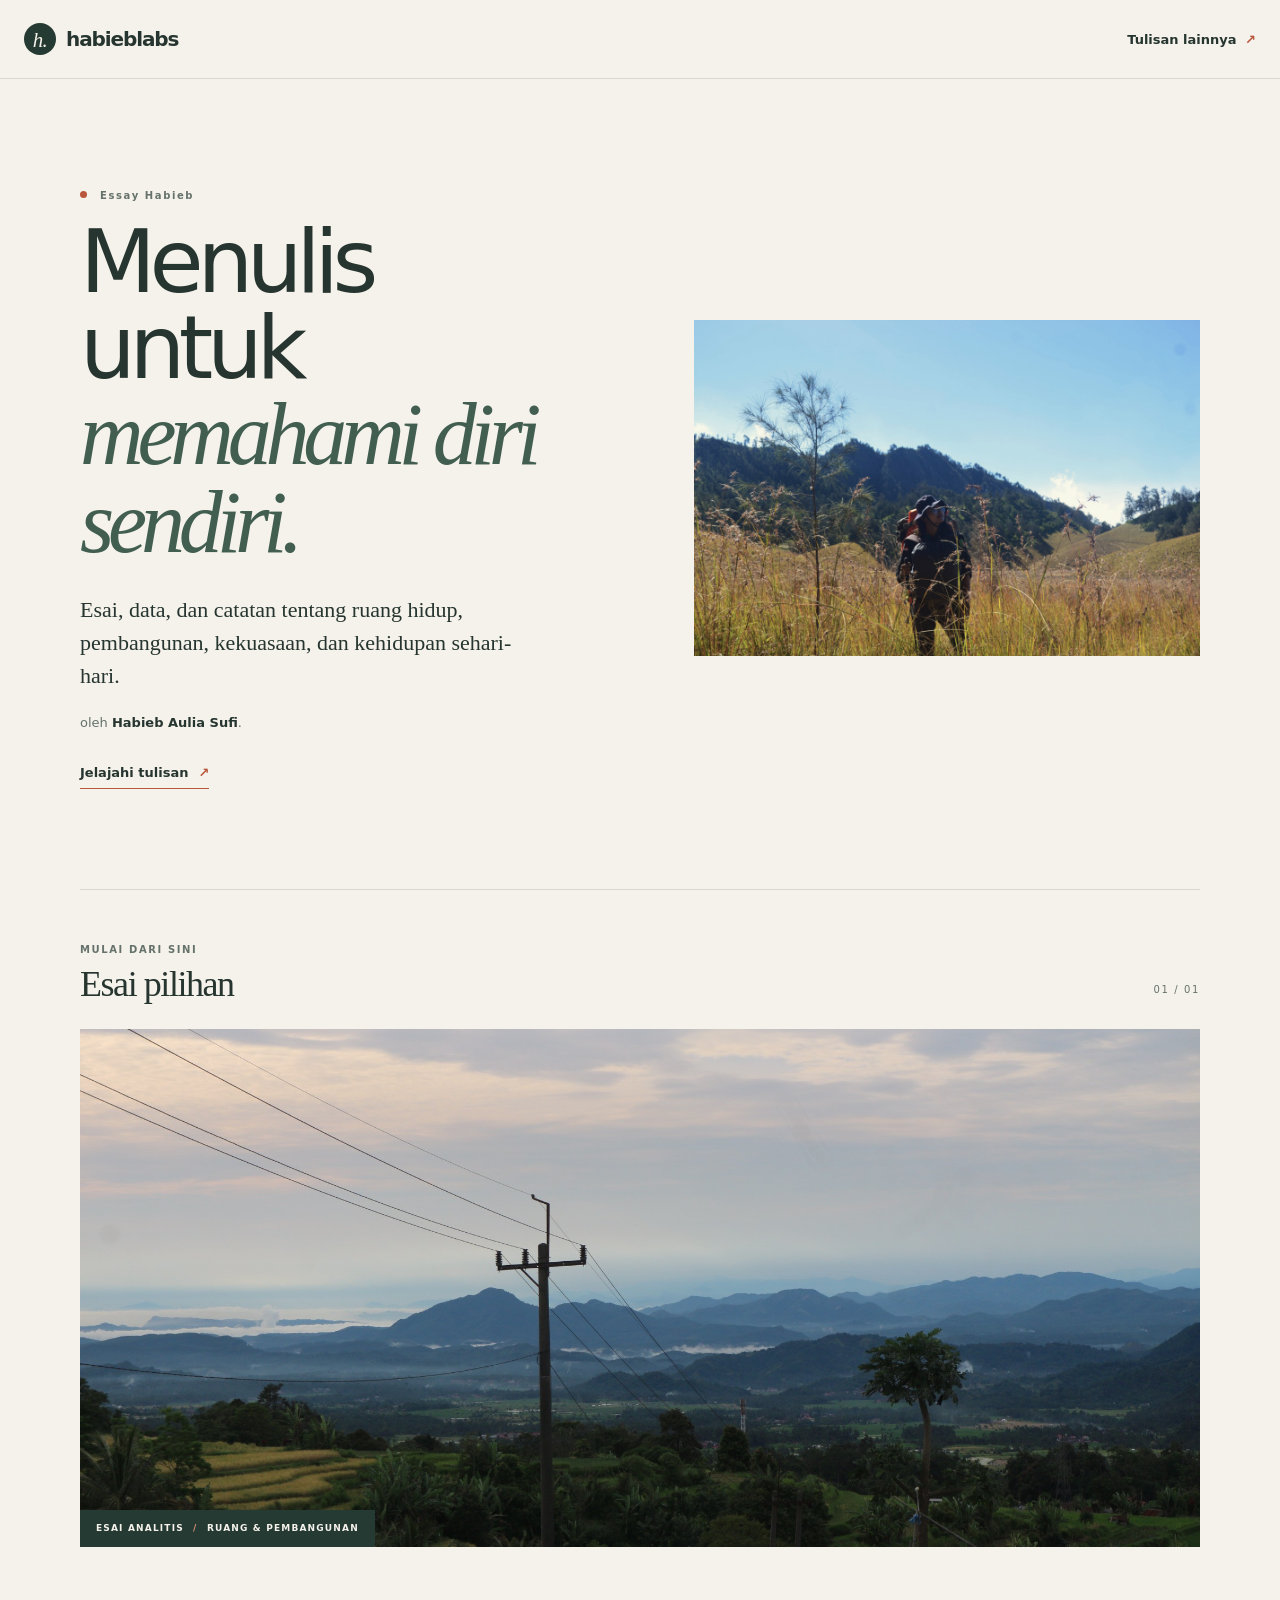
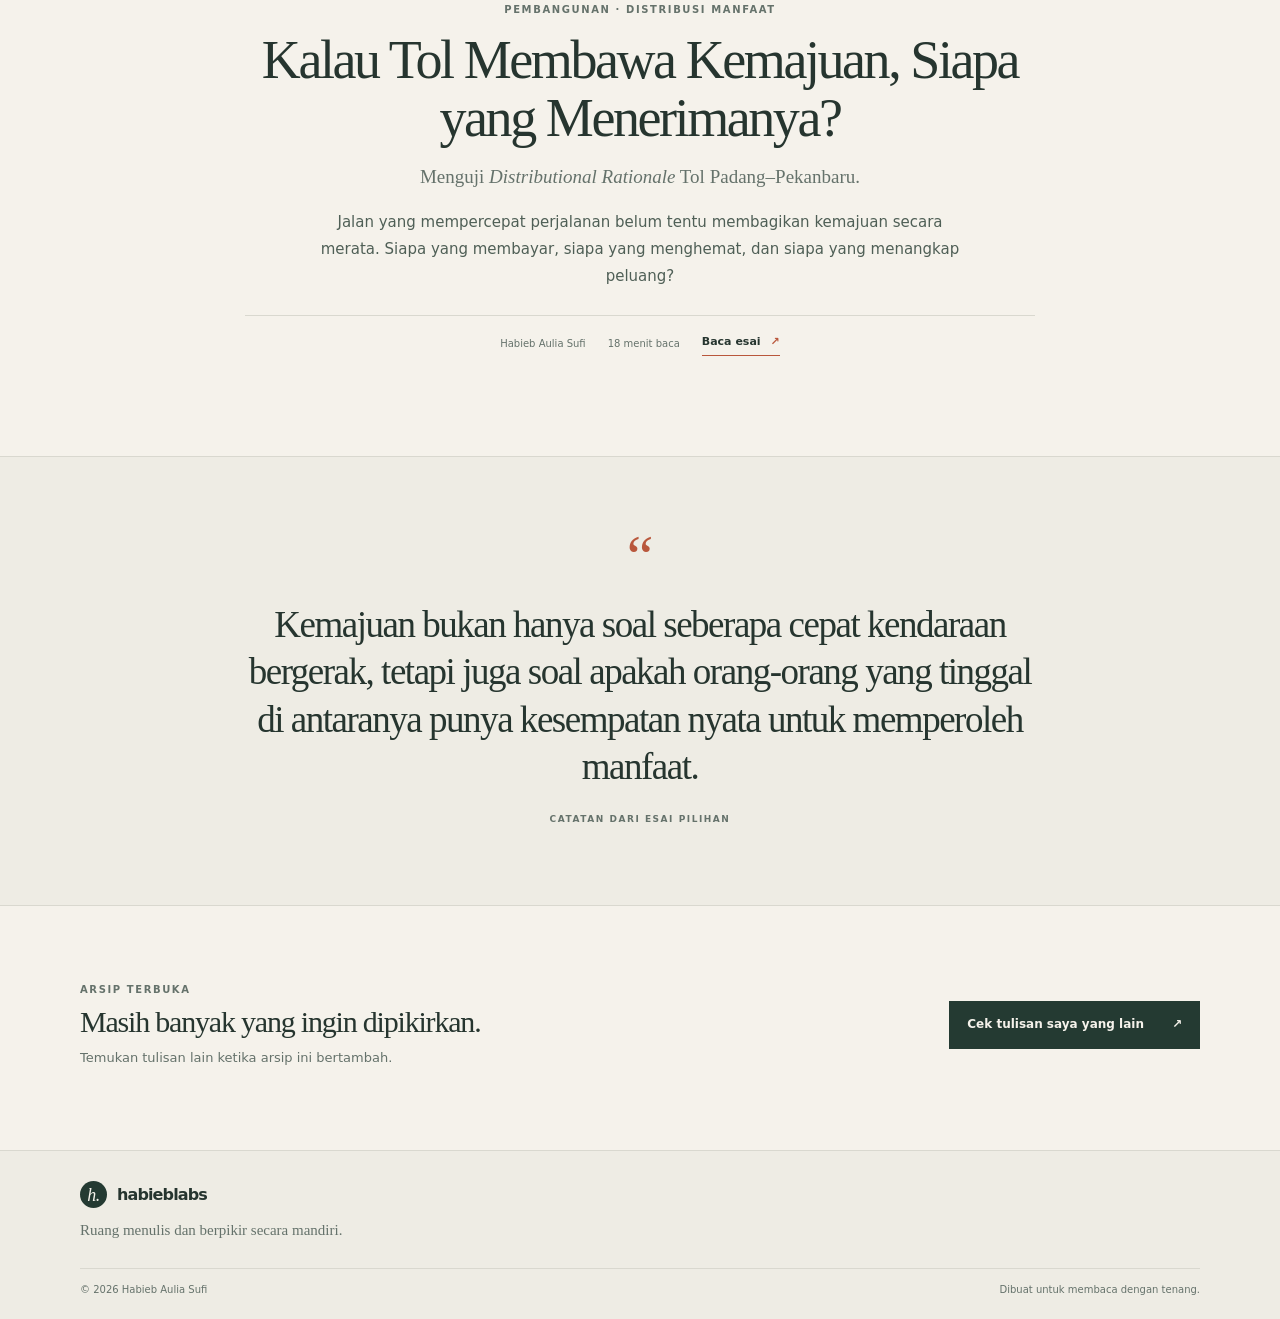
==== commit 768e43c9: "Restore previous homepage" ====
--- a/index.html
+++ b/index.html
@@ -18,11 +18,11 @@
 <body class="home-page">
   <a class="skip-link" href="#main">Lewati ke konten</a>
   <header class="site-header"><div class="header-inner"><a class="brand" href="/" aria-label="Habieblabs, beranda"><span class="brand-mark">h.</span><span class="brand-name">habieblabs</span></a>
-<nav class="nav" aria-label="Navigasi utama"><a href="/tulisan/">Esai <span aria-hidden="true">↗</span></a></nav></div></header>
+<nav class="nav" aria-label="Navigasi utama"><a href="/tulisan/">Tulisan lainnya <span aria-hidden="true">↗</span></a></nav></div></header>
   <main id="main">
     <section class="home-hero wrap">
       <div class="hero-copy">
-        <p class="eyebrow"><span class="eyebrow-dot"></span> RUANG MENULIS PERSONAL</p>
+        <p class="eyebrow"><span class="eyebrow-dot"></span> Essay Habieb</p>
         <h1>Menulis untuk<br><em>memahami diri sendiri.</em></h1>
         <p class="hero-intro">Esai, data, dan catatan tentang ruang hidup, pembangunan, kekuasaan, dan kehidupan sehari-hari.</p>
         <p class="hero-byline">oleh <strong>Habieb Aulia Sufi</strong>.</p>
@@ -40,7 +40,7 @@
     </section>
 
     <section class="featured-section wrap" aria-labelledby="featured-title">
-      <div class="section-heading"><div><p class="eyebrow">DIBACA TERLEBIH DAHULU</p><h2 id="featured-title">Esai pilihan</h2></div><span class="section-index">01</span></div>
+      <div class="section-heading"><div><p class="eyebrow">MULAI DARI SINI</p><h2 id="featured-title">Esai pilihan</h2></div><span class="section-index">01 / 01</span></div>
       <article class="featured-card">
         <a class="featured-visual" href="/tulisan/kalau-tol-membawa-kemajuan.html" aria-label="Baca esai Kalau Tol Membawa Kemajuan, Siapa yang Menerimanya?">
           <img src="/assets/pariangan-cover.jpg" alt="Panorama Pariangan dengan hamparan sawah dan perbukitan." width="2048" height="1150" loading="lazy" decoding="async">
@@ -56,12 +56,12 @@
       </article>
     </section>
 
-    <section class="note-section">
+    <section class="note-section wrap">
       <div class="note-mark">“</div>
       <blockquote>Kemajuan bukan hanya soal seberapa cepat kendaraan bergerak, tetapi juga soal apakah orang-orang yang tinggal di antaranya punya kesempatan nyata untuk memperoleh manfaat.</blockquote>
-      <p class="note-credit">SEBUAH CATATAN TENTANG KEMAJUAN</p>
+      <p class="note-credit">CATATAN DARI ESAI PILIHAN</p>
     </section>
-    <section class="archive-teaser wrap"><div><p class="eyebrow">ARSIP ESAI</p><h2>Gagasan tidak berhenti di satu tulisan.</h2><p>Jelajahi tulisan lain dan ikuti perkembangan catatan di sini.</p></div><a class="button-link" href="/tulisan/">Jelajahi semua esai <span aria-hidden="true">↗</span></a></section>
+    <section class="archive-teaser wrap"><div><p class="eyebrow">ARSIP TERBUKA</p><h2>Masih banyak yang ingin dipikirkan.</h2><p>Temukan tulisan lain ketika arsip ini bertambah.</p></div><a class="button-link" href="/tulisan/">Cek tulisan saya yang lain <span aria-hidden="true">↗</span></a></section>
   </main>
   <footer class="site-footer"><div class="footer-inner"><a class="brand footer-brand" href="/"><span class="brand-mark">h.</span><span class="brand-name">habieblabs</span></a><p>Ruang menulis dan berpikir secara mandiri.</p><div class="footer-bottom"><span>© <span data-year>2026</span> Habieb Aulia Sufi</span><span>Dibuat untuk membaca dengan tenang.</span></div></div></footer>
 </body>
--- a/assets/styles.css
+++ b/assets/styles.css
@@ -4,3 +4,137 @@
 @media(max-width:850px){.home-hero{grid-template-columns:1fr;gap:36px;padding-top:60px}.hero-art,.landscape-svg{min-height:340px}.featured-card{grid-template-columns:1fr}.featured-visual{min-height:300px}.featured-copy{min-height:335px}.article-layout{grid-template-columns:1fr;gap:24px}.article-aside{position:static;order:0}.toc-card nav{display:grid;grid-template-columns:repeat(2,minmax(0,1fr));gap:9px 20px}.aside-note{display:none}.article-body{max-width:var(--article-width);margin-inline:auto}.article-cover{margin-bottom:35px}.article-cover img{max-height:none;object-fit:contain}}
 @media(max-width:600px){.wrap{width:calc(100% - 36px)}.header-inner{width:calc(100% - 36px);height:66px}.brand-name{font-size:18px}.nav a{font-size:11px}.home-hero{padding-top:48px;padding-bottom:49px}.hero-copy h1{font-size:48px}.hero-intro{font-size:19px}.hero-art,.landscape-svg{min-height:290px}.featured-section{padding-top:32px;padding-bottom:52px}.section-heading h2{font-size:30px}.featured-visual{min-height:205px}.featured-copy{padding:23px;min-height:0}.featured-copy h3{font-size:29px}.card-meta{margin-top:15px}.card-meta .text-link{margin-left:0}.note-section{padding:48px 24px}.archive-teaser{align-items:flex-start;flex-direction:column;padding-top:45px;padding-bottom:53px}.archive-teaser h2{font-size:28px}.button-link{white-space:normal}.footer-inner{width:calc(100% - 36px)}.footer-bottom{flex-direction:column;gap:3px}.archive-page{padding-top:48px;padding-bottom:65px}.page-intro h1{font-size:46px}.archive-item{grid-template-columns:92px minmax(0,1fr) 20px;gap:14px;padding:21px 0;align-items:start}.archive-thumb img{height:88px}.archive-item h2{font-size:20px}.archive-item-copy .eyebrow{font-size:8px;letter-spacing:.08em}.archive-subtitle{font-size:12px}.archive-item-copy>p:not(.eyebrow):not(.archive-subtitle){display:none}.archive-meta{flex-direction:column;gap:1px}.archive-arrow{font-size:19px}.archive-bottom{align-items:flex-start;flex-direction:column}.article-top{padding-top:25px}.back-link{margin-bottom:30px}.article-top h1{font-size:39px}.article-subtitle{font-size:17px}.article-cover{width:100%;margin-bottom:26px}.article-cover figcaption{padding-inline:18px}.article-layout{padding-bottom:55px}.article-body{font-size:17px;line-height:1.8}.article-body .article-intro{font-size:18px}.article-body h2{font-size:23px;margin-top:2em}.toc-card nav{grid-template-columns:1fr 1fr}.toc-card nav a{font-size:11px}.data-visual{margin-inline:-2px;padding:16px}.visual-header h3{font-size:22px}.visual-number{font-size:8px}.chart-legend{align-items:flex-start}.text-button{margin-left:0;flex-basis:100%;text-align:left;margin-top:5px}.article-actions{align-items:flex-start;flex-direction:column}}
 @media(prefers-reduced-motion:reduce){*,*::before,*::after{scroll-behavior:auto!important;transition:none!important}}
+
+/* ------------------------------------------------------------
+   HOMEPAGE EDITORIAL REFRESH
+   Scope: home page only. Archive and article styles remain intact.
+   ------------------------------------------------------------ */
+.home-page .home-hero {
+  grid-template-columns: minmax(0, 1.02fr) minmax(300px, .98fr);
+  gap: clamp(42px, 6.8vw, 92px);
+  align-items: center;
+  padding-top: clamp(68px, 8.5vw, 112px);
+  padding-bottom: clamp(68px, 8vw, 100px);
+}
+.home-page .hero-copy { max-width: 650px; }
+.home-page .hero-copy h1 {
+  font-size: clamp(54px, 7.1vw, 88px);
+  line-height: .98;
+  letter-spacing: -.072em;
+  margin-bottom: 27px;
+}
+.home-page .hero-intro {
+  max-width: 440px;
+  font-size: clamp(19px, 1.8vw, 22px);
+  line-height: 1.5;
+}
+.home-page .hero-art.hero-photo {
+  min-height: 0;
+  height: auto;
+  border: 0;
+  overflow: visible;
+  background: transparent;
+}
+.home-page .hero-art.hero-photo img {
+  display: block;
+  width: 100%;
+  height: auto;
+  max-height: none;
+  aspect-ratio: auto;
+  object-fit: contain;
+  object-position: center;
+}
+.home-page .featured-section {
+  padding-top: 52px;
+  padding-bottom: clamp(68px, 8vw, 100px);
+}
+.home-page .section-heading { margin-bottom: 25px; }
+.home-page .featured-card {
+  display: block;
+  border: 0;
+  background: transparent;
+}
+.home-page .featured-visual {
+  display: block;
+  position: relative;
+  width: 100%;
+  min-height: 0;
+  aspect-ratio: 16 / 7.4;
+  overflow: hidden;
+  background: var(--green-dark);
+}
+.home-page .featured-visual img {
+  position: absolute;
+  inset: 0;
+  display: block;
+  width: 100%;
+  height: 100%;
+  object-fit: cover;
+}
+.home-page .featured-copy {
+  width: min(100%, 790px);
+  min-height: 0;
+  margin: 0 auto;
+  padding: clamp(30px, 4.8vw, 55px) 0 0;
+  align-items: center;
+  text-align: center;
+}
+.home-page .featured-copy .eyebrow { margin-bottom: 14px; }
+.home-page .featured-copy h3 {
+  max-width: 760px;
+  font-size: clamp(32px, 4.8vw, 54px);
+  line-height: 1.08;
+  margin-bottom: 13px;
+}
+.home-page .featured-subtitle {
+  font-size: clamp(16px, 1.8vw, 19px);
+  margin-bottom: 17px;
+}
+.home-page .featured-excerpt {
+  max-width: 650px;
+  font-size: 15px;
+  line-height: 1.8;
+  margin-bottom: 25px;
+}
+.home-page .card-meta {
+  justify-content: center;
+  gap: 12px 22px;
+  padding-top: 17px;
+}
+.home-page .card-meta .text-link { margin-left: 0; }
+.home-page .note-section {
+  width: 100%;
+  max-width: none;
+  margin: 0;
+  padding: clamp(54px, 7vw, 78px) max(24px, calc((100% - 850px) / 2));
+}
+.home-page .note-section blockquote { max-width: 790px; }
+.home-page .archive-teaser {
+  padding-top: clamp(54px, 7vw, 76px);
+  padding-bottom: clamp(58px, 7vw, 82px);
+}
+
+@media (max-width: 850px) {
+  .home-page .home-hero {
+    grid-template-columns: 1fr;
+    gap: 36px;
+    padding-top: 60px;
+    padding-bottom: 64px;
+  }
+  .home-page .hero-copy { max-width: 720px; }
+  .home-page .hero-art.hero-photo { width: 100%; }
+  .home-page .hero-art.hero-photo img { width: 100%; }
+  .home-page .featured-visual { aspect-ratio: 16 / 9; }
+}
+@media (max-width: 600px) {
+  .home-page .home-hero { padding-top: 46px; padding-bottom: 48px; gap: 30px; }
+  .home-page .hero-copy h1 { font-size: clamp(43px, 12vw, 58px); }
+  .home-page .hero-intro { font-size: 18px; }
+  .home-page .featured-section { padding-top: 34px; padding-bottom: 55px; }
+  .home-page .featured-copy { padding-top: 27px; }
+  .home-page .featured-copy h3 { font-size: 31px; }
+  .home-page .featured-excerpt { font-size: 14px; }
+  .home-page .card-meta { align-items: center; }
+  .home-page .note-section { padding: 48px 22px; }
+  .home-page .archive-teaser { padding-top: 48px; padding-bottom: 55px; }
+}
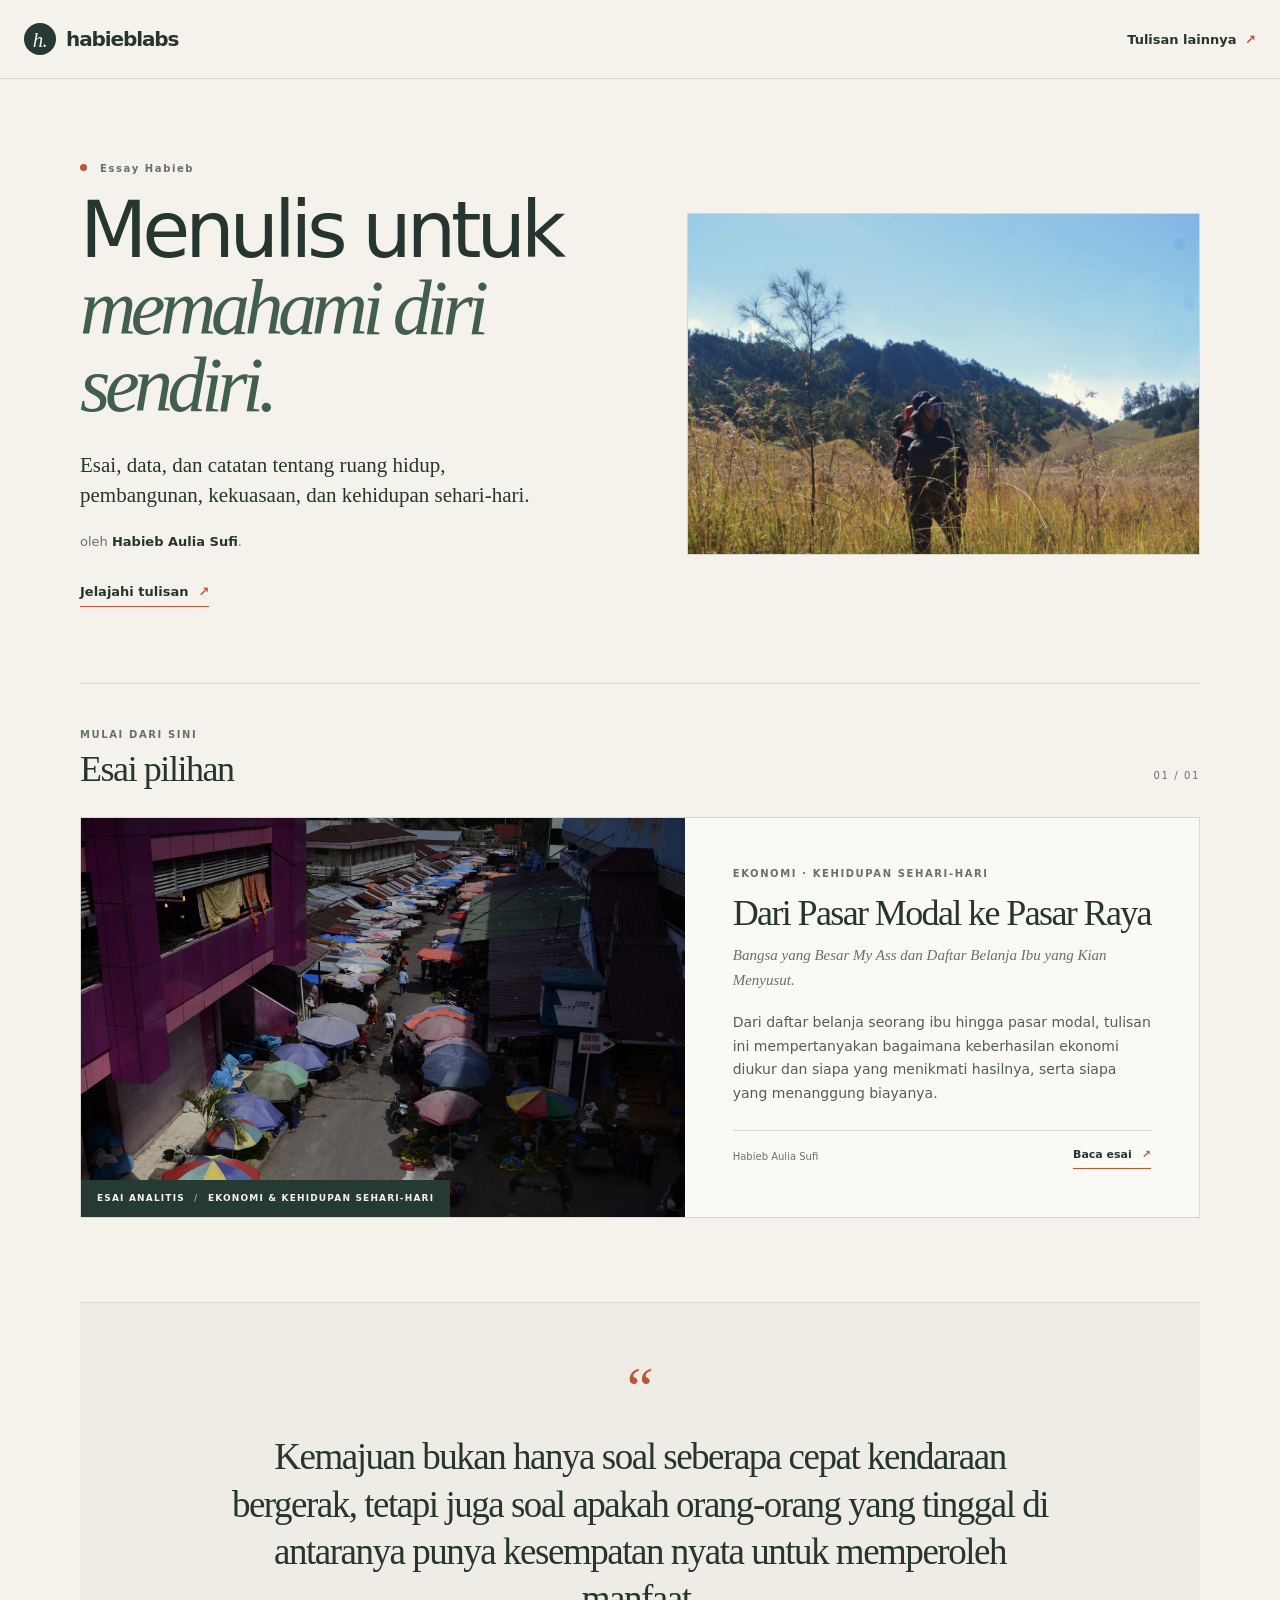
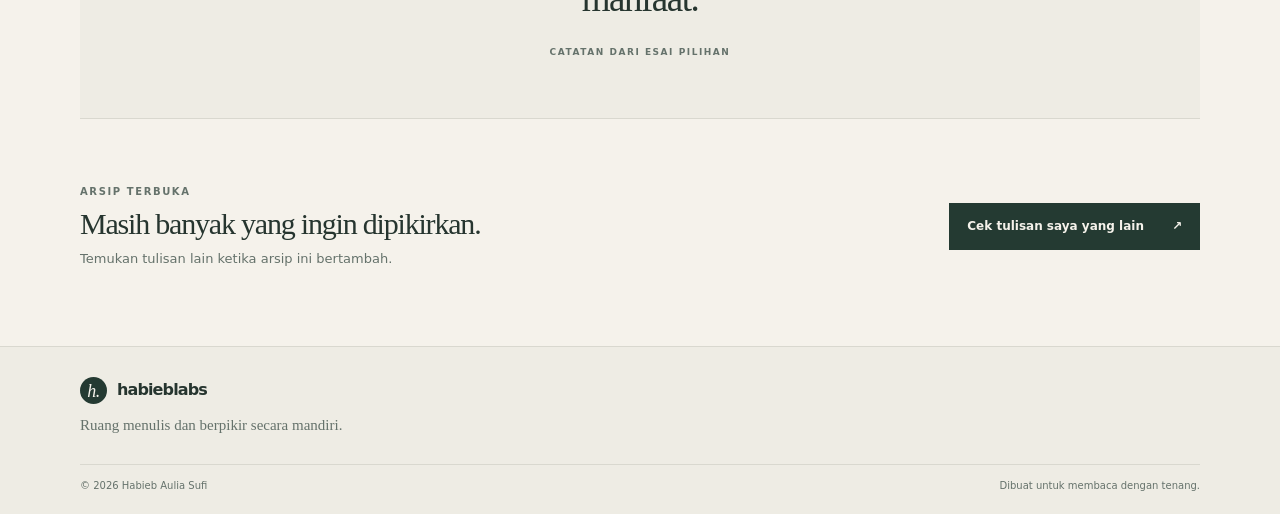
==== commit 87b530f8: "Feature new essay on homepage" ====
--- a/index.html
+++ b/index.html
@@ -39,22 +39,63 @@
       </div>
     </section>
 
+    
     <section class="featured-section wrap" aria-labelledby="featured-title">
-      <div class="section-heading"><div><p class="eyebrow">MULAI DARI SINI</p><h2 id="featured-title">Esai pilihan</h2></div><span class="section-index">01 / 01</span></div>
+      <div class="section-heading">
+        <div>
+          <p class="eyebrow">MULAI DARI SINI</p>
+          <h2 id="featured-title">Esai pilihan</h2>
+        </div>
+        <span class="section-index">01 / 01</span>
+      </div>
+    
       <article class="featured-card">
-        <a class="featured-visual" href="/tulisan/kalau-tol-membawa-kemajuan.html" aria-label="Baca esai Kalau Tol Membawa Kemajuan, Siapa yang Menerimanya?">
-          <img src="/assets/pariangan-cover.jpg" alt="Panorama Pariangan dengan hamparan sawah dan perbukitan." width="2048" height="1150" loading="lazy" decoding="async">
-          <span class="visual-caption">ESAI ANALITIS <span> / </span> RUANG & PEMBANGUNAN</span>
+        <a class="featured-visual"
+           href="/tulisan/dari-pasar-modal-ke-pasar-raya.html"
+           aria-label="Baca esai Dari Pasar Modal ke Pasar Raya">
+    
+          <img
+            src="/assets/pasar-raya-cover.webp"
+            alt="Suasana Pasar Raya Padang dari atas, dengan lapak dan payung pedagang."
+            loading="lazy"
+            decoding="async"
+          >
+    
+          <span class="visual-caption">
+            ESAI ANALITIS <span> / </span> EKONOMI & KEHIDUPAN SEHARI-HARI
+          </span>
         </a>
+    
         <div class="featured-copy">
-          <p class="eyebrow">PEMBANGUNAN · DISTRIBUSI MANFAAT</p>
-          <h3><a href="/tulisan/kalau-tol-membawa-kemajuan.html">Kalau Tol Membawa Kemajuan, Siapa yang Menerimanya?</a></h3>
-          <p class="featured-subtitle">Menguji <em>Distributional Rationale</em> Tol Padang–Pekanbaru.</p>
-          <p class="featured-excerpt">Jalan yang mempercepat perjalanan belum tentu membagikan kemajuan secara merata. Siapa yang membayar, siapa yang menghemat, dan siapa yang menangkap peluang?</p>
-          <div class="card-meta"><span>Habieb Aulia Sufi</span><span>18 menit baca</span><a class="text-link" href="/tulisan/kalau-tol-membawa-kemajuan.html">Baca esai <span aria-hidden="true">↗</span></a></div>
+          <p class="eyebrow">EKONOMI · KEHIDUPAN SEHARI-HARI</p>
+    
+          <h3>
+            <a href="/tulisan/dari-pasar-modal-ke-pasar-raya.html">
+              Dari Pasar Modal ke Pasar Raya
+            </a>
+          </h3>
+    
+          <p class="featured-subtitle">
+            <em>Bangsa yang Besar My Ass dan Daftar Belanja Ibu yang Kian Menyusut.</em>
+          </p>
+    
+          <p class="featured-excerpt">
+            Dari daftar belanja seorang ibu hingga pasar modal, tulisan ini
+            mempertanyakan bagaimana keberhasilan ekonomi diukur dan siapa
+            yang menikmati hasilnya, serta siapa yang menanggung biayanya.
+          </p>
+    
+          <div class="card-meta">
+            <span>Habieb Aulia Sufi</span>
+            <a class="text-link"
+               href="/tulisan/dari-pasar-modal-ke-pasar-raya.html">
+              Baca esai <span aria-hidden="true">↗</span>
+            </a>
+          </div>
         </div>
       </article>
     </section>
+
 
     <section class="note-section wrap">
       <div class="note-mark">“</div>
--- a/assets/styles.css
+++ b/assets/styles.css
@@ -5,136 +5,821 @@
 @media(max-width:600px){.wrap{width:calc(100% - 36px)}.header-inner{width:calc(100% - 36px);height:66px}.brand-name{font-size:18px}.nav a{font-size:11px}.home-hero{padding-top:48px;padding-bottom:49px}.hero-copy h1{font-size:48px}.hero-intro{font-size:19px}.hero-art,.landscape-svg{min-height:290px}.featured-section{padding-top:32px;padding-bottom:52px}.section-heading h2{font-size:30px}.featured-visual{min-height:205px}.featured-copy{padding:23px;min-height:0}.featured-copy h3{font-size:29px}.card-meta{margin-top:15px}.card-meta .text-link{margin-left:0}.note-section{padding:48px 24px}.archive-teaser{align-items:flex-start;flex-direction:column;padding-top:45px;padding-bottom:53px}.archive-teaser h2{font-size:28px}.button-link{white-space:normal}.footer-inner{width:calc(100% - 36px)}.footer-bottom{flex-direction:column;gap:3px}.archive-page{padding-top:48px;padding-bottom:65px}.page-intro h1{font-size:46px}.archive-item{grid-template-columns:92px minmax(0,1fr) 20px;gap:14px;padding:21px 0;align-items:start}.archive-thumb img{height:88px}.archive-item h2{font-size:20px}.archive-item-copy .eyebrow{font-size:8px;letter-spacing:.08em}.archive-subtitle{font-size:12px}.archive-item-copy>p:not(.eyebrow):not(.archive-subtitle){display:none}.archive-meta{flex-direction:column;gap:1px}.archive-arrow{font-size:19px}.archive-bottom{align-items:flex-start;flex-direction:column}.article-top{padding-top:25px}.back-link{margin-bottom:30px}.article-top h1{font-size:39px}.article-subtitle{font-size:17px}.article-cover{width:100%;margin-bottom:26px}.article-cover figcaption{padding-inline:18px}.article-layout{padding-bottom:55px}.article-body{font-size:17px;line-height:1.8}.article-body .article-intro{font-size:18px}.article-body h2{font-size:23px;margin-top:2em}.toc-card nav{grid-template-columns:1fr 1fr}.toc-card nav a{font-size:11px}.data-visual{margin-inline:-2px;padding:16px}.visual-header h3{font-size:22px}.visual-number{font-size:8px}.chart-legend{align-items:flex-start}.text-button{margin-left:0;flex-basis:100%;text-align:left;margin-top:5px}.article-actions{align-items:flex-start;flex-direction:column}}
 @media(prefers-reduced-motion:reduce){*,*::before,*::after{scroll-behavior:auto!important;transition:none!important}}
 
-/* ------------------------------------------------------------
-   HOMEPAGE EDITORIAL REFRESH
-   Scope: home page only. Archive and article styles remain intact.
-   ------------------------------------------------------------ */
-.home-page .home-hero {
-  grid-template-columns: minmax(0, 1.02fr) minmax(300px, .98fr);
-  gap: clamp(42px, 6.8vw, 92px);
+
+/* Interactive longform figures: scoped to the essay page only */
+.article-page .interactive-figure{width:min(1080px,calc(100vw - 48px));position:relative;left:50%;transform:translateX(-50%);margin:3.2em 0 3.6em;font-family:var(--sans);}
+.article-page .interactive-panel{background:#eeece4;border:1px solid var(--line);padding:clamp(18px,3vw,34px);color:var(--ink);}
+.article-page .viz-topline{display:flex;justify-content:space-between;gap:14px;flex-wrap:wrap;font-size:9px;font-weight:800;letter-spacing:.14em;color:var(--muted);}
+.article-page .viz-topline i{font-style:normal;color:var(--accent);padding:0 4px;}
+.article-page .interactive-panel>h3{font-family:var(--serif);font-size:clamp(25px,3vw,36px);font-weight:400;letter-spacing:-.04em;line-height:1.12;margin:15px 0 8px;color:var(--ink);}
+.article-page .interactive-panel>h3::before{display:none;}
+.article-page .viz-intro{font-family:var(--sans);font-size:13px;line-height:1.65;color:#53645b;margin:0 0 24px!important;max-width:760px;}
+.article-page .traffic-chart{display:grid;grid-template-columns:repeat(4,minmax(0,1fr));gap:clamp(12px,3vw,34px);align-items:end;padding:18px 12px 0;border-bottom:1px solid #c7c8bd;background:repeating-linear-gradient(to top,transparent 0,transparent calc(25% - 1px),rgba(101,114,107,.15) calc(25% - 1px),rgba(101,114,107,.15) 25%);}
+.article-page .traffic-point{min-width:0;display:grid;grid-template-rows:auto 220px auto;align-items:end;gap:10px;border:0;padding:0 2px 12px;background:transparent;color:var(--ink);cursor:pointer;font:inherit;}
+.article-page .traffic-value{font-size:clamp(11px,1.2vw,14px);font-weight:800;font-variant-numeric:tabular-nums;text-align:center;}
+.article-page .traffic-track{height:220px;display:flex;align-items:flex-end;justify-content:center;}
+.article-page .traffic-fill{display:block;width:min(68px,70%);height:var(--bar-height);min-height:4px;background:var(--green);border-radius:3px 3px 0 0;transition:height .25s ease,background .2s,opacity .2s;}
+.article-page .traffic-point[data-after-tariff] .traffic-fill{background:#9a765a;}
+.article-page .traffic-point.is-active .traffic-fill,.article-page .traffic-point:hover .traffic-fill,.article-page .traffic-point:focus-visible .traffic-fill{background:var(--accent);}
+.article-page .traffic-point:focus-visible,.article-page .framework-tab:focus-visible,.article-page .viz-toggle:focus-visible{outline:3px solid rgba(185,87,60,.4);outline-offset:4px;}
+.article-page .traffic-month{font-size:11px;font-weight:700;color:var(--muted);text-align:center;}
+.article-page .traffic-point.is-active .traffic-month{color:var(--accent);}
+.article-page .traffic-phase-note{display:flex;justify-content:space-between;gap:12px;flex-wrap:wrap;padding:12px 0 15px;font-size:10px;color:var(--muted);}
+.article-page .traffic-phase-note span::before{content:"";display:inline-block;width:8px;height:8px;border-radius:2px;margin-right:7px;background:var(--green);}
+.article-page .traffic-phase-note .phase-after::before{background:#9a765a;}
+.article-page .viz-detail{display:flex;align-items:center;justify-content:space-between;gap:20px;border-top:1px solid #d5d3c9;border-bottom:1px solid #d5d3c9;padding:16px 0;margin-top:4px;}
+.article-page .viz-detail>div{display:flex;flex-direction:column;gap:4px;min-width:145px;}
+.article-page .viz-detail-kicker{font-size:9px;letter-spacing:.13em;font-weight:800;color:var(--accent);text-transform:uppercase;}
+.article-page .viz-detail strong{font-size:18px;font-weight:750;font-variant-numeric:tabular-nums;}
+.article-page .viz-detail p{font-family:var(--sans);font-size:12px;line-height:1.55;color:#53645b;margin:0!important;max-width:560px;}
+.article-page .viz-tools{display:flex;justify-content:flex-end;padding-top:13px;}
+.article-page .viz-toggle{border:0;background:transparent;padding:5px 0;color:var(--green-dark);font-size:11px;font-weight:750;text-decoration:underline;text-underline-offset:3px;cursor:pointer;}
+.article-page .viz-table-wrap{overflow-x:auto;margin-top:12px;}
+.article-page .viz-table{width:100%;border-collapse:collapse;font-family:var(--sans);font-size:11px;}
+.article-page .viz-table th,.article-page .viz-table td{padding:9px 8px;border-bottom:1px solid #d5d3c9;text-align:left;}
+.article-page .viz-table th{color:var(--muted);font-weight:800;}
+.article-page .viz-table td:nth-child(2){font-variant-numeric:tabular-nums;font-weight:700;}
+.article-page .viz-source,.article-page .viz-caveat{font-family:var(--sans);font-size:10px;line-height:1.65;color:var(--muted);margin:17px 0 0!important;}
+.article-page .viz-source strong,.article-page .viz-caveat strong{color:var(--ink);}
+.article-page .interactive-figure figcaption{font-family:var(--sans);font-size:11px;line-height:1.6;color:var(--muted);margin-top:10px;}
+.article-page .interactive-figure figcaption::before{content:"FIGUR / ";font-size:9px;letter-spacing:.12em;font-weight:800;color:var(--green);margin-right:4px;}
+.article-page .burden-control{padding:17px 18px;background:#f8f6f0;border:1px solid #d9d8cf;margin:22px 0 16px;}
+.article-page .burden-control-heading{display:flex;justify-content:space-between;align-items:center;gap:12px;font-family:var(--sans);font-size:12px;font-weight:700;}
+.article-page .burden-control-heading output{color:var(--accent);font-size:13px;font-weight:800;white-space:nowrap;}
+.article-page #burden-frequency{display:block;width:100%;margin:16px 0 7px;accent-color:var(--accent);cursor:pointer;}
+.article-page .range-ends{display:flex;justify-content:space-between;font-family:var(--sans);font-size:9px;color:var(--muted);}
+.article-page .burden-summary{display:grid;grid-template-columns:1fr 1fr;gap:12px;margin:0 0 27px;}
+.article-page .burden-summary>div{padding:15px 17px;background:var(--green-dark);color:var(--paper);display:flex;flex-direction:column;gap:5px;}
+.article-page .burden-summary>div:last-child{background:#f8e9df;color:var(--ink);}
+.article-page .summary-label{font-size:10px;line-height:1.4;color:inherit;opacity:.8;}
+.article-page .burden-summary strong{font-size:clamp(19px,2.4vw,27px);font-weight:750;font-variant-numeric:tabular-nums;}
+.article-page .burden-axis{display:flex;justify-content:space-between;gap:10px;font-size:9px;letter-spacing:.04em;color:var(--muted);padding-bottom:10px;border-bottom:1px solid #d5d3c9;}
+.article-page .burden-row{display:grid;grid-template-columns:minmax(130px,1fr) minmax(140px,2.3fr) 65px;align-items:center;gap:16px;padding:13px 0;border-bottom:1px solid #d5d3c9;}
+.article-page .burden-name{display:flex;flex-direction:column;gap:3px;min-width:0;}
+.article-page .burden-name strong{font-size:12px;line-height:1.3;}
+.article-page .burden-name span{font-size:9px;line-height:1.35;color:var(--muted);}
+.article-page .burden-track{height:13px;background:#deded5;border-radius:2px;overflow:hidden;}
+.article-page .burden-fill{display:block;height:100%;width:0;background:#78877e;border-radius:2px;transition:width .2s ease;}
+.article-page .burden-fill.is-primary{background:var(--accent);}
+.article-page .burden-fill.is-proxy{background:#4d7b77;}
+.article-page .burden-value{text-align:right;font-size:12px;font-variant-numeric:tabular-nums;}
+.article-page .burden-axis-note{display:flex;justify-content:space-between;margin:8px 80px 0 34%;font-size:9px;color:var(--muted);}
+.article-page .framework-tabs{display:grid;grid-template-columns:repeat(5,minmax(0,1fr));gap:9px;margin:25px 0 14px;}
+.article-page .framework-tab{min-width:0;min-height:104px;display:flex;flex-direction:column;align-items:flex-start;justify-content:space-between;gap:8px;text-align:left;padding:13px 12px;border:1px solid #d5d3c9;background:#f8f6f0;color:var(--ink);cursor:pointer;transition:background .18s,border-color .18s,transform .18s;}
+.article-page .framework-tab>span{font-size:9px;color:var(--muted);font-weight:800;letter-spacing:.1em;}
+.article-page .framework-tab strong{font-size:clamp(10px,1.1vw,13px);letter-spacing:.035em;overflow-wrap:anywhere;}
+.article-page .framework-tab small{font-size:9px;color:var(--muted);line-height:1.35;}
+.article-page .framework-tab.is-active{background:var(--green-dark);border-color:var(--green-dark);color:var(--paper);transform:translateY(-2px);}
+.article-page .framework-tab.is-active>span,.article-page .framework-tab.is-active small{color:#d6ded7;}
+.article-page .framework-tab-cost.is-active{background:#8a4c35;border-color:#8a4c35;}
+.article-page .framework-detail{padding:23px 24px;background:#f8f6f0;border-left:3px solid var(--accent);}
+.article-page .framework-detail-heading h4{font-family:var(--serif);font-size:clamp(21px,2.5vw,28px);line-height:1.18;letter-spacing:-.035em;font-weight:400;margin:7px 0 18px;}
+.article-page .framework-detail-columns{display:grid;grid-template-columns:1fr 1fr;gap:25px;}
+.article-page .framework-detail-columns h5{font-size:10px;letter-spacing:.1em;text-transform:uppercase;color:var(--muted);margin:0 0 7px;}
+.article-page .framework-detail-columns p{font-family:var(--sans);font-size:12px;line-height:1.7;color:#53645b;margin:0!important;}
+.article-page .framework-thesis{font-family:var(--serif);font-size:clamp(19px,2.4vw,25px);font-style:italic;text-align:center;line-height:1.35;margin:22px auto 0!important;color:var(--green-dark);}
+.article-page [hidden]{display:none!important;}
+@media(max-width:850px){.article-page .interactive-figure{width:calc(100vw - 36px);}.article-page .framework-tabs{grid-template-columns:repeat(3,minmax(0,1fr));}.article-page .framework-tab{min-height:92px;}}
+@media(max-width:600px){.article-page .interactive-figure{width:calc(100vw - 28px);margin-block:2.5em 2.9em;}.article-page .interactive-panel{padding:17px 15px;}.article-page .viz-topline{font-size:8px;}.article-page .traffic-chart{gap:8px;padding-inline:2px;}.article-page .traffic-point{grid-template-rows:auto 160px auto;gap:7px;}.article-page .traffic-track{height:160px;}.article-page .traffic-fill{width:75%;}.article-page .traffic-month{font-size:9px;}.article-page .traffic-value{font-size:10px;}.article-page .traffic-phase-note{font-size:9px;}.article-page .viz-detail{align-items:flex-start;flex-direction:column;gap:8px;}.article-page .burden-summary{grid-template-columns:1fr 1fr;gap:7px;}.article-page .burden-summary>div{padding:12px 10px;}.article-page .burden-summary strong{font-size:18px;}.article-page .burden-row{grid-template-columns:minmax(105px,1fr) minmax(75px,1.3fr) 52px;gap:8px;padding:11px 0;}.article-page .burden-name strong{font-size:10px;}.article-page .burden-name span{font-size:8px;}.article-page .burden-value{font-size:10px;}.article-page .burden-axis{font-size:8px;}.article-page .burden-axis-note{margin-left:31%;margin-right:58px;font-size:8px;}.article-page .framework-tabs{grid-template-columns:repeat(2,minmax(0,1fr));gap:7px;}.article-page .framework-tab{min-height:86px;padding:10px;}.article-page .framework-tab strong{font-size:11px;}.article-page .framework-detail{padding:18px 16px;}.article-page .framework-detail-columns{grid-template-columns:1fr;gap:16px;}.article-page .interactive-figure figcaption{padding-inline:2px;}}
+
+
+/* v2: editorial data graphics. Scoped to the essay, not the homepage or archive. */
+.article-page {
+  --viz-ink: #192b3a;
+  --viz-muted: #68747c;
+  --viz-rule: #d9dfe2;
+  --viz-blue: #315b83;
+  --viz-blue-dark: #203f5e;
+  --viz-coral: #d45e42;
+  --viz-paper: #fffefa;
+}
+.article-page .article-layout.wrap {
+  width: min(1280px, calc(100% - 48px));
+}
+.article-page .article-layout {
+  grid-template-columns: 205px minmax(0, 1fr);
+  column-gap: clamp(34px, 4vw, 56px);
+  justify-content: center;
+}
+.article-page .article-body {
+  max-width: none;
+  color: #26313a;
+}
+.article-page .article-body > p,
+.article-page .article-body > h2,
+.article-page .article-body > .article-intro {
+  max-width: 720px;
+}
+.article-page .interactive-figure {
+  width: 100%;
+  max-width: 1080px;
+  position: static;
+  left: auto;
+  transform: none;
+  margin: 3.6em 0 3.9em;
+  font-family: var(--sans);
+}
+.article-page .interactive-panel {
+  padding: clamp(24px, 3.2vw, 42px);
+  color: var(--viz-ink);
+  background: var(--viz-paper);
+  border: 1px solid #e1e4e4;
+  border-top: 3px solid var(--viz-ink);
+  box-shadow: 0 12px 34px rgba(28, 43, 55, .055);
+}
+.article-page .viz-topline {
+  display: flex;
+  justify-content: space-between;
+  gap: 12px;
+  flex-wrap: wrap;
+  color: var(--viz-muted);
+  font-size: 10px;
+  font-weight: 700;
+  letter-spacing: .09em;
+}
+.article-page .viz-topline i { color: var(--viz-coral); padding: 0 3px; }
+.article-page .interactive-panel > h3 {
+  max-width: 820px;
+  margin: 17px 0 8px;
+  color: var(--viz-ink);
+  font-family: Georgia, "Times New Roman", serif;
+  font-size: clamp(30px, 3.4vw, 43px);
+  font-weight: 400;
+  line-height: 1.06;
+  letter-spacing: -.045em;
+}
+.article-page .viz-intro {
+  max-width: 700px;
+  margin: 0 0 22px !important;
+  color: #56636d;
+  font-family: var(--sans);
+  font-size: 13px;
+  line-height: 1.55;
+}
+
+/* Fig. 01 */
+.article-page .traffic-chart {
+  display: grid;
+  grid-template-columns: repeat(4, minmax(0, 1fr));
+  gap: clamp(14px, 3vw, 34px);
+  align-items: end;
+  padding: 24px 12px 0;
+  border-bottom: 1px solid #aeb9c0;
+  background: none;
+}
+.article-page .traffic-point {
+  min-width: 0;
+  display: grid;
+  grid-template-rows: auto 286px auto;
+  align-items: end;
+  gap: 10px;
+  padding: 0 2px 13px;
+  border: 0;
+  border-bottom: 2px solid transparent;
+  background: transparent;
+  color: var(--viz-ink);
+  cursor: pointer;
+  font: inherit;
+}
+.article-page .traffic-value {
+  color: var(--viz-ink);
+  font-size: clamp(15px, 1.55vw, 19px);
+  font-weight: 700;
+  font-variant-numeric: tabular-nums;
+  text-align: center;
+}
+.article-page .traffic-track {
+  height: 286px;
+  display: flex;
+  align-items: flex-end;
+  justify-content: center;
+  background: linear-gradient(to top, #e9edef 1px, transparent 1px) 0 100% / 100% 33.333% repeat-y;
+}
+.article-page .traffic-fill {
+  display: block;
+  width: min(92px, 72%);
+  height: var(--bar-height);
+  min-height: 4px;
+  background: var(--viz-blue);
+  border-radius: 0;
+  transition: height .25s ease, background .18s ease;
+}
+.article-page .traffic-point[data-after-tariff] .traffic-fill { background: var(--viz-coral); }
+.article-page .traffic-point.is-active { border-bottom-color: var(--viz-ink); }
+.article-page .traffic-point.is-active .traffic-fill { filter: saturate(1.12) brightness(.9); }
+.article-page .traffic-point:focus-visible,
+.article-page .framework-tab:focus-visible,
+.article-page .viz-toggle:focus-visible {
+  outline: 2px solid var(--viz-blue);
+  outline-offset: 4px;
+}
+.article-page .traffic-month {
+  color: var(--viz-muted);
+  font-size: 12px;
+  font-weight: 650;
+  text-align: center;
+}
+.article-page .traffic-point.is-active .traffic-month { color: var(--viz-ink); }
+.article-page .traffic-phase-note {
+  display: flex;
+  justify-content: space-between;
+  gap: 10px 22px;
+  flex-wrap: wrap;
+  padding: 12px 0 15px;
+  color: var(--viz-muted);
+  font-size: 11px;
+}
+.article-page .traffic-phase-note span::before {
+  content: "";
+  display: inline-block;
+  width: 9px;
+  height: 9px;
+  margin-right: 7px;
+  background: var(--viz-blue);
+}
+.article-page .traffic-phase-note .phase-after::before { background: var(--viz-coral); }
+.article-page .viz-detail {
+  display: grid;
+  grid-template-columns: minmax(180px, .7fr) 1.3fr;
   align-items: center;
-  padding-top: clamp(68px, 8.5vw, 112px);
-  padding-bottom: clamp(68px, 8vw, 100px);
-}
-.home-page .hero-copy { max-width: 650px; }
-.home-page .hero-copy h1 {
-  font-size: clamp(54px, 7.1vw, 88px);
-  line-height: .98;
-  letter-spacing: -.072em;
-  margin-bottom: 27px;
-}
-.home-page .hero-intro {
-  max-width: 440px;
-  font-size: clamp(19px, 1.8vw, 22px);
+  gap: 18px;
+  padding: 17px 0 4px;
+  margin-top: 5px;
+  border-top: 1px solid var(--viz-rule);
+  border-bottom: 0;
+}
+.article-page .viz-detail > div { display: flex; flex-direction: column; gap: 4px; }
+.article-page .viz-detail-kicker {
+  color: var(--viz-coral);
+  font-size: 10px;
+  font-weight: 750;
+  letter-spacing: .08em;
+  text-transform: uppercase;
+}
+.article-page .viz-detail strong {
+  color: var(--viz-ink);
+  font-size: clamp(18px, 2vw, 24px);
+  font-weight: 700;
+  font-variant-numeric: tabular-nums;
+}
+.article-page .viz-detail p {
+  max-width: 500px;
+  margin: 0 !important;
+  color: #59656e;
+  font-size: 12px;
+  line-height: 1.55;
+}
+.article-page .viz-tools { display: flex; justify-content: flex-end; padding-top: 12px; }
+.article-page .viz-toggle {
+  border: 0;
+  border-bottom: 1px solid var(--viz-blue);
+  padding: 5px 0 3px;
+  background: transparent;
+  color: var(--viz-blue-dark);
+  font-size: 11px;
+  font-weight: 700;
+  cursor: pointer;
+}
+.article-page .viz-table-wrap { overflow-x: auto; margin-top: 12px; }
+.article-page .viz-table { width: 100%; border-collapse: collapse; font-size: 12px; }
+.article-page .viz-table th,
+.article-page .viz-table td { padding: 10px 9px; border-bottom: 1px solid var(--viz-rule); text-align: left; }
+.article-page .viz-table th { color: var(--viz-muted); font-weight: 700; }
+.article-page .viz-table td:nth-child(2) { font-variant-numeric: tabular-nums; font-weight: 700; }
+.article-page .viz-notes { margin-top: 17px; border-top: 1px solid var(--viz-rule); padding-top: 10px; }
+.article-page .viz-notes summary { color: var(--viz-blue-dark); font-size: 11px; font-weight: 700; cursor: pointer; }
+.article-page .viz-notes p { max-width: 860px; margin: 9px 0 0 !important; color: var(--viz-muted); font-family: var(--sans); font-size: 11px; line-height: 1.65; }
+.article-page .interactive-figure figcaption {
+  margin-top: 9px;
+  color: var(--viz-muted);
+  font-size: 11px;
   line-height: 1.5;
 }
-.home-page .hero-art.hero-photo {
-  min-height: 0;
-  height: auto;
-  border: 0;
-  overflow: visible;
-  background: transparent;
-}
-.home-page .hero-art.hero-photo img {
+.article-page .interactive-figure figcaption::before {
+  content: "FIG. ";
+  color: var(--viz-coral);
+  font-size: 10px;
+  font-weight: 750;
+  letter-spacing: .08em;
+  margin-right: 5px;
+}
+
+/* Fig. 02 */
+.article-page .burden-control {
+  margin: 24px 0 16px;
+  padding: 15px 0 16px;
+  border-top: 1px solid var(--viz-rule);
+  border-bottom: 1px solid var(--viz-rule);
+  background: transparent;
+}
+.article-page .burden-control-heading {
+  display: flex;
+  justify-content: space-between;
+  align-items: baseline;
+  gap: 12px;
+  color: var(--viz-ink);
+  font-size: 13px;
+  font-weight: 650;
+}
+.article-page .burden-control-heading output { color: var(--viz-coral); font-size: 14px; font-weight: 750; white-space: nowrap; }
+.article-page #burden-frequency {
   display: block;
   width: 100%;
-  height: auto;
-  max-height: none;
-  aspect-ratio: auto;
-  object-fit: contain;
-  object-position: center;
-}
-.home-page .featured-section {
-  padding-top: 52px;
-  padding-bottom: clamp(68px, 8vw, 100px);
-}
-.home-page .section-heading { margin-bottom: 25px; }
-.home-page .featured-card {
-  display: block;
+  margin: 18px 0 7px;
+  accent-color: var(--viz-coral);
+  cursor: pointer;
+}
+.article-page .range-ends { display: flex; justify-content: space-between; color: var(--viz-muted); font-size: 10px; }
+.article-page .burden-summary {
+  display: grid;
+  grid-template-columns: 1fr 1fr;
+  gap: 28px;
+  margin: 18px 0 28px;
+  padding: 0 0 20px;
+  border-bottom: 1px solid var(--viz-rule);
+}
+.article-page .burden-summary > div {
+  display: flex;
+  flex-direction: column;
+  gap: 4px;
+  padding: 0;
+  background: transparent;
+  color: var(--viz-ink);
+}
+.article-page .summary-label { color: var(--viz-muted); font-size: 11px; line-height: 1.4; }
+.article-page .burden-summary strong {
+  color: var(--viz-ink);
+  font-size: clamp(24px, 2.8vw, 34px);
+  font-weight: 650;
+  letter-spacing: -.035em;
+  font-variant-numeric: tabular-nums;
+}
+.article-page .burden-summary > div:last-child strong { color: var(--viz-coral); }
+.article-page .burden-axis {
+  display: flex;
+  justify-content: space-between;
+  gap: 10px;
+  padding-bottom: 11px;
+  border-bottom: 1px solid var(--viz-rule);
+  color: var(--viz-muted);
+  font-size: 10px;
+}
+.article-page .burden-row {
+  display: grid;
+  grid-template-columns: minmax(150px, 1fr) minmax(160px, 2.4fr) 74px;
+  align-items: center;
+  gap: 18px;
+  padding: 16px 0;
+  border-bottom: 1px solid #edf0f1;
+}
+.article-page .burden-name { display: flex; flex-direction: column; gap: 3px; min-width: 0; }
+.article-page .burden-name strong { color: var(--viz-ink); font-size: 13px; line-height: 1.3; }
+.article-page .burden-name span { color: var(--viz-muted); font-size: 10px; line-height: 1.35; }
+.article-page .burden-track { height: 17px; overflow: hidden; background: #e8ecef; border-radius: 0; }
+.article-page .burden-fill { display: block; height: 100%; width: 0; background: #7990a4; border-radius: 0; transition: width .2s ease; }
+.article-page .burden-fill.is-primary { background: var(--viz-coral); }
+.article-page .burden-fill.is-proxy { background: var(--viz-blue); }
+.article-page .burden-value { color: var(--viz-ink); text-align: right; font-size: 14px; font-weight: 700; font-variant-numeric: tabular-nums; }
+.article-page .burden-axis-note { display: flex; justify-content: space-between; margin: 9px 88px 0 36%; color: var(--viz-muted); font-size: 9px; }
+
+/* Fig. 03 */
+.article-page .framework-tabs {
+  display: grid;
+  grid-template-columns: repeat(5, minmax(0, 1fr));
+  gap: 0;
+  margin: 26px 0 0;
+  border-top: 1px solid var(--viz-rule);
+  border-bottom: 1px solid var(--viz-rule);
+}
+.article-page .framework-tab {
+  min-width: 0;
+  min-height: 82px;
+  display: flex;
+  flex-direction: column;
+  align-items: flex-start;
+  justify-content: center;
+  gap: 6px;
+  padding: 12px 14px;
   border: 0;
-  background: transparent;
-}
-.home-page .featured-visual {
-  display: block;
-  position: relative;
-  width: 100%;
-  min-height: 0;
-  aspect-ratio: 16 / 7.4;
-  overflow: hidden;
-  background: var(--green-dark);
-}
-.home-page .featured-visual img {
-  position: absolute;
-  inset: 0;
-  display: block;
-  width: 100%;
-  height: 100%;
-  object-fit: cover;
-}
-.home-page .featured-copy {
-  width: min(100%, 790px);
-  min-height: 0;
-  margin: 0 auto;
-  padding: clamp(30px, 4.8vw, 55px) 0 0;
-  align-items: center;
-  text-align: center;
-}
-.home-page .featured-copy .eyebrow { margin-bottom: 14px; }
-.home-page .featured-copy h3 {
-  max-width: 760px;
-  font-size: clamp(32px, 4.8vw, 54px);
-  line-height: 1.08;
-  margin-bottom: 13px;
-}
-.home-page .featured-subtitle {
-  font-size: clamp(16px, 1.8vw, 19px);
-  margin-bottom: 17px;
-}
-.home-page .featured-excerpt {
-  max-width: 650px;
-  font-size: 15px;
-  line-height: 1.8;
-  margin-bottom: 25px;
-}
-.home-page .card-meta {
-  justify-content: center;
-  gap: 12px 22px;
-  padding-top: 17px;
-}
-.home-page .card-meta .text-link { margin-left: 0; }
-.home-page .note-section {
+  border-right: 1px solid var(--viz-rule);
+  border-bottom: 3px solid transparent;
+  background: transparent;
+  color: var(--viz-ink);
+  text-align: left;
+  cursor: pointer;
+  transition: color .15s ease, border-color .15s ease;
+}
+.article-page .framework-tab:last-child { border-right: 0; }
+.article-page .framework-tab > span { color: var(--viz-coral); font-size: 10px; font-weight: 700; letter-spacing: .06em; }
+.article-page .framework-tab strong { color: var(--viz-ink); font-size: 13px; letter-spacing: .015em; overflow-wrap: anywhere; }
+.article-page .framework-tab small { color: var(--viz-muted); font-size: 10px; line-height: 1.3; }
+.article-page .framework-tab.is-active {
+  border-bottom-color: var(--viz-blue);
+  background: #f4f7f9;
+  color: var(--viz-ink);
+  transform: none;
+}
+.article-page .framework-tab.is-active > span { color: var(--viz-coral); }
+.article-page .framework-tab.is-active strong { color: var(--viz-blue-dark); }
+.article-page .framework-tab.is-active small { color: var(--viz-muted); }
+.article-page .framework-detail {
+  padding: 26px 0 22px;
+  border: 0;
+  border-bottom: 1px solid var(--viz-rule);
+  background: transparent;
+}
+.article-page .framework-detail-heading h4 {
+  margin: 7px 0 19px;
+  color: var(--viz-ink);
+  font-family: Georgia, "Times New Roman", serif;
+  font-size: clamp(24px, 2.8vw, 34px);
+  font-weight: 400;
+  line-height: 1.12;
+  letter-spacing: -.035em;
+}
+.article-page .framework-detail-columns { display: grid; grid-template-columns: 1fr 1fr; gap: 36px; }
+.article-page .framework-detail-columns h5 {
+  margin: 0 0 8px;
+  color: var(--viz-blue);
+  font-size: 10px;
+  font-weight: 750;
+  letter-spacing: .07em;
+  text-transform: uppercase;
+}
+.article-page .framework-detail-columns p {
+  margin: 0 !important;
+  color: #53616b;
+  font-size: 13px;
+  line-height: 1.65;
+}
+.article-page .framework-thesis {
+  margin: 20px 0 0 !important;
+  color: var(--viz-ink);
+  font-family: Georgia, "Times New Roman", serif;
+  font-size: 21px;
+  font-style: italic;
+  line-height: 1.3;
+}
+.article-page .framework-footnote { margin: 8px 0 0 !important; color: var(--viz-muted); font-family: var(--sans); font-size: 10px; }
+.article-page [hidden] { display: none !important; }
+
+@media (max-width: 1000px) {
+  .article-page .article-layout.wrap { width: min(1120px, calc(100% - 40px)); }
+  .article-page .article-layout { grid-template-columns: 180px minmax(0, 1fr); column-gap: 30px; }
+  .article-page .article-body > p,
+  .article-page .article-body > h2,
+  .article-page .article-body > .article-intro { max-width: 680px; }
+}
+@media (max-width: 850px) {
+  .article-page .article-layout { grid-template-columns: 1fr; gap: 24px; }
+  .article-page .article-aside { position: static; }
+  .article-page .article-body { max-width: 720px; margin-inline: auto; }
+  .article-page .article-body > p,
+  .article-page .article-body > h2,
+  .article-page .article-body > .article-intro { max-width: 100%; }
+  .article-page .interactive-figure {
+    width: calc(100vw - 40px);
+    max-width: 940px;
+    margin: 3.1em 0 3.4em 50%;
+    transform: translateX(-50%);
+  }
+  .article-page .framework-tabs { grid-template-columns: repeat(5, minmax(0, 1fr)); }
+}
+@media (max-width: 600px) {
+  .article-page .interactive-figure { width: calc(100vw - 28px); margin-block: 2.6em 3em; }
+  .article-page .interactive-panel { padding: 20px 16px; }
+  .article-page .interactive-panel > h3 { font-size: 29px; }
+  .article-page .traffic-chart { gap: 7px; padding-inline: 1px; }
+  .article-page .traffic-point { grid-template-rows: auto 170px auto; gap: 7px; }
+  .article-page .traffic-track { height: 170px; }
+  .article-page .traffic-fill { width: 78%; }
+  .article-page .traffic-value { font-size: 10px; }
+  .article-page .traffic-month { font-size: 9px; }
+  .article-page .traffic-phase-note { font-size: 9px; }
+  .article-page .viz-detail { grid-template-columns: 1fr; gap: 8px; }
+  .article-page .burden-summary { gap: 12px; }
+  .article-page .burden-summary strong { font-size: 21px; }
+  .article-page .burden-row { grid-template-columns: minmax(90px, .9fr) minmax(70px, 1.5fr) 55px; gap: 8px; padding: 12px 0; }
+  .article-page .burden-name strong { font-size: 10px; }
+  .article-page .burden-name span { font-size: 8px; }
+  .article-page .burden-track { height: 12px; }
+  .article-page .burden-value { font-size: 10px; }
+  .article-page .burden-axis { font-size: 8px; }
+  .article-page .burden-axis-note { margin-left: 31%; margin-right: 62px; font-size: 8px; }
+  .article-page .framework-tabs { grid-template-columns: repeat(2, minmax(0, 1fr)); }
+  .article-page .framework-tab { min-height: 72px; padding: 9px 10px; border-bottom-width: 2px; }
+  .article-page .framework-tab strong { font-size: 11px; }
+  .article-page .framework-detail { padding: 19px 0; }
+  .article-page .framework-detail-columns { grid-template-columns: 1fr; gap: 15px; }
+}
+
+
+/* V3: high-contrast, landscape data graphics inspired by Flourish's editorial examples.
+   Scoped to the essay visuals. The site and article typography remain unchanged. */
+.article-page {
+  --viz-bg: #090b0d;
+  --viz-ink: #f5f4ef;
+  --viz-muted: #b8bec2;
+  --viz-rule: #343b40;
+  --viz-before: #62d5ad;
+  --viz-after: #f05a3a;
+  --viz-secondary: #a8b5c0;
+  --viz-proxy: #a7e65b;
+  --viz-font: Arial, "Helvetica Neue", Helvetica, sans-serif;
+}
+.article-page .interactive-figure {
   width: 100%;
   max-width: none;
-  margin: 0;
-  padding: clamp(54px, 7vw, 78px) max(24px, calc((100% - 850px) / 2));
-}
-.home-page .note-section blockquote { max-width: 790px; }
-.home-page .archive-teaser {
-  padding-top: clamp(54px, 7vw, 76px);
-  padding-bottom: clamp(58px, 7vw, 82px);
-}
-
+  margin: 2.75em 0 3em;
+  position: relative;
+  left: auto;
+  transform: none;
+  font-family: var(--viz-font);
+}
+.article-page .interactive-panel {
+  padding: clamp(18px, 2.2vw, 28px) clamp(18px, 2.6vw, 34px) 18px;
+  color: var(--viz-ink);
+  background: var(--viz-bg);
+  border: 1px solid #20262a;
+  border-top: 2px solid var(--viz-ink);
+  border-radius: 2px;
+  box-shadow: none;
+  font-family: var(--viz-font);
+}
+.article-page .viz-topline {
+  display: flex;
+  justify-content: space-between;
+  align-items: center;
+  gap: 12px;
+  color: #aeb6bc;
+  font-family: var(--viz-font);
+  font-size: 9px;
+  font-weight: 700;
+  letter-spacing: .12em;
+  line-height: 1.2;
+}
+.article-page .viz-topline i { color: var(--viz-after); padding: 0 4px; font-style: normal; }
+.article-page .interactive-panel > h3 {
+  max-width: 100%;
+  margin: 12px 0 4px;
+  color: var(--viz-ink);
+  font-family: var(--viz-font);
+  font-size: clamp(23px, 2.6vw, 32px);
+  font-weight: 700;
+  line-height: 1.08;
+  letter-spacing: -.035em;
+}
+.article-page .viz-intro {
+  max-width: 100%;
+  margin: 0 0 10px !important;
+  color: #c0c5c8;
+  font-family: var(--viz-font);
+  font-size: 11px;
+  line-height: 1.4;
+}
+.article-page .interactive-figure figcaption {
+  color: #69736f;
+  font-family: var(--viz-font);
+  font-size: 10px;
+  line-height: 1.4;
+}
+.article-page .interactive-figure figcaption::before {
+  color: #c84f35;
+  font-family: var(--viz-font);
+}
+
+/* FIG. 01 — wide, short monthly comparison */
+.article-page .traffic-chart {
+  display: grid;
+  grid-template-columns: repeat(4, minmax(0, 1fr));
+  align-items: end;
+  gap: clamp(10px, 2.2vw, 26px);
+  height: 190px;
+  padding: 8px 4px 0;
+  border-bottom: 1px solid #697278;
+  background: none;
+}
+.article-page .traffic-point {
+  min-width: 0;
+  height: 100%;
+  display: grid;
+  grid-template-rows: 22px minmax(0, 1fr) 22px;
+  align-items: end;
+  gap: 5px;
+  padding: 0 2px 8px;
+  border: 0;
+  border-bottom: 2px solid transparent;
+  background: transparent;
+  color: var(--viz-ink);
+  cursor: pointer;
+  font-family: var(--viz-font);
+}
+.article-page .traffic-value {
+  color: var(--viz-ink);
+  font-family: var(--viz-font);
+  font-size: clamp(13px, 1.35vw, 17px);
+  font-weight: 700;
+  font-variant-numeric: tabular-nums;
+  text-align: center;
+}
+.article-page .traffic-track {
+  height: 100%;
+  min-height: 0;
+  display: flex;
+  align-items: flex-end;
+  justify-content: center;
+  background: repeating-linear-gradient(to top, transparent 0, transparent calc(33.333% - 1px), rgba(255,255,255,.13) calc(33.333% - 1px), rgba(255,255,255,.13) 33.333%);
+}
+.article-page .traffic-fill {
+  display: block;
+  width: min(76px, 52%);
+  height: var(--bar-height);
+  min-height: 3px;
+  background: var(--viz-before);
+  border-radius: 0;
+  transition: height .2s ease, filter .2s ease;
+}
+.article-page .traffic-point[data-after-tariff] .traffic-fill { background: var(--viz-after); }
+.article-page .traffic-point.is-active { border-bottom-color: var(--viz-ink); }
+.article-page .traffic-point.is-active .traffic-fill { filter: brightness(1.12); }
+.article-page .traffic-point:focus-visible,
+.article-page .mindmap-node:focus-visible,
+.article-page .viz-toggle:focus-visible { outline: 2px solid #fff; outline-offset: 4px; }
+.article-page .traffic-month {
+  color: #c4c9cb;
+  font-family: var(--viz-font);
+  font-size: 10px;
+  font-weight: 600;
+  text-align: center;
+}
+.article-page .traffic-point.is-active .traffic-month { color: #fff; }
+.article-page .traffic-phase-note {
+  display: flex;
+  justify-content: space-between;
+  gap: 8px 18px;
+  flex-wrap: wrap;
+  padding: 8px 0 9px;
+  color: #b7bec1;
+  font-family: var(--viz-font);
+  font-size: 9px;
+}
+.article-page .traffic-phase-note span::before {
+  content: ""; display: inline-block; width: 8px; height: 8px;
+  margin-right: 6px; background: var(--viz-before);
+}
+.article-page .traffic-phase-note .phase-after::before { background: var(--viz-after); }
+.article-page .viz-detail {
+  display: grid;
+  grid-template-columns: minmax(180px, .72fr) 1.28fr;
+  align-items: center;
+  gap: 18px;
+  padding: 10px 0 8px;
+  margin-top: 2px;
+  border-top: 1px solid var(--viz-rule);
+}
+.article-page .viz-detail > div { display: flex; flex-direction: column; gap: 3px; }
+.article-page .viz-detail-kicker { color: var(--viz-after); font-family: var(--viz-font); font-size: 9px; font-weight: 700; letter-spacing: .1em; text-transform: uppercase; }
+.article-page .viz-detail strong { color: #fff; font-family: var(--viz-font); font-size: clamp(17px, 1.8vw, 22px); font-weight: 700; font-variant-numeric: tabular-nums; }
+.article-page .viz-detail p { max-width: 600px; margin: 0 !important; color: #c1c6c9; font-family: var(--viz-font); font-size: 10px; line-height: 1.45; }
+.article-page .viz-tools { display: flex; justify-content: flex-end; padding-top: 6px; }
+.article-page .viz-toggle { border: 0; border-bottom: 1px solid #c4c9cb; padding: 3px 0 2px; background: transparent; color: #f5f4ef; font-family: var(--viz-font); font-size: 10px; font-weight: 700; cursor: pointer; }
+.article-page .viz-table-wrap { overflow-x: auto; margin-top: 8px; }
+.article-page .viz-table { width: 100%; border-collapse: collapse; color: var(--viz-ink); font-family: var(--viz-font); font-size: 10px; }
+.article-page .viz-table th, .article-page .viz-table td { padding: 7px 8px; border-bottom: 1px solid var(--viz-rule); text-align: left; }
+.article-page .viz-table th { color: #b8c0c4; font-weight: 700; }
+.article-page .viz-table td:nth-child(2) { font-variant-numeric: tabular-nums; font-weight: 700; }
+.article-page .viz-notes { margin-top: 8px; border-top: 1px solid var(--viz-rule); padding-top: 7px; }
+.article-page .viz-notes summary { color: #d3d8da; font-family: var(--viz-font); font-size: 9px; font-weight: 600; cursor: pointer; }
+.article-page .viz-notes p { max-width: 100%; margin: 7px 0 0 !important; color: #b4bdc1; font-family: var(--viz-font); font-size: 9px; line-height: 1.5; }
+
+/* FIG. 02 — compact landscape scenario comparison */
+.article-page .burden-control {
+  margin: 12px 0 8px;
+  padding: 9px 0 8px;
+  border-top: 1px solid var(--viz-rule);
+  border-bottom: 1px solid var(--viz-rule);
+  background: transparent;
+}
+.article-page .burden-control-heading { display:flex; justify-content:space-between; align-items:baseline; gap:12px; color:#f5f4ef; font-family:var(--viz-font); font-size:10px; font-weight:700; }
+.article-page .burden-control-heading output { color:var(--viz-after); font-family:var(--viz-font); font-size:11px; font-weight:700; white-space:nowrap; }
+.article-page #burden-frequency { display:block; width:100%; margin:9px 0 3px; accent-color:var(--viz-after); cursor:pointer; }
+.article-page .range-ends { display:flex; justify-content:space-between; color:#aeb7bc; font-family:var(--viz-font); font-size:8px; }
+.article-page .burden-summary {
+  display:grid; grid-template-columns:1fr 1fr; gap:24px;
+  margin:9px 0 10px; padding:0 0 9px; border-bottom:1px solid var(--viz-rule);
+}
+.article-page .burden-summary > div { display:flex; flex-direction:column; gap:2px; padding:0; background:transparent; color:var(--viz-ink); }
+.article-page .summary-label { color:#aeb7bc; font-family:var(--viz-font); font-size:9px; line-height:1.3; }
+.article-page .burden-summary strong { color:#fff; font-family:var(--viz-font); font-size:clamp(18px, 2vw, 24px); font-weight:700; letter-spacing:-.025em; font-variant-numeric:tabular-nums; }
+.article-page .burden-summary > div:last-child strong { color:var(--viz-after); }
+.article-page .burden-axis { display:flex; justify-content:space-between; gap:10px; padding-bottom:5px; border-bottom:1px solid var(--viz-rule); color:#aeb7bc; font-family:var(--viz-font); font-size:8px; }
+.article-page .burden-row { display:grid; grid-template-columns:minmax(145px, .9fr) minmax(0, 2.4fr) 64px; align-items:center; gap:14px; padding:6px 0; border-bottom:1px solid rgba(255,255,255,.09); }
+.article-page .burden-name { display:flex; flex-direction:column; gap:1px; min-width:0; }
+.article-page .burden-name strong { color:#f5f4ef; font-family:var(--viz-font); font-size:10px; line-height:1.2; }
+.article-page .burden-name span { color:#9ea8ad; font-family:var(--viz-font); font-size:8px; line-height:1.2; }
+.article-page .burden-track { height:10px; overflow:hidden; background:#30373d; border-radius:0; }
+.article-page .burden-fill { display:block; height:100%; width:0; background:#8799a7; border-radius:0; transition:width .18s ease; }
+.article-page .burden-fill.is-primary { background:var(--viz-after); }
+.article-page .burden-fill.is-proxy { background:var(--viz-before); }
+.article-page .burden-value { color:#fff; text-align:right; font-family:var(--viz-font); font-size:11px; font-weight:700; font-variant-numeric:tabular-nums; }
+.article-page .burden-axis-note { display:flex; justify-content:space-between; margin:5px 78px 0 30%; color:#89949b; font-family:var(--viz-font); font-size:8px; }
+
+/* FIG. 03 — connected mind map; the diagram carries the story, not paragraphs */
+.article-page .viz-panel--framework { padding-bottom:15px; }
+.article-page .mindmap-canvas { position:relative; width:100%; height:270px; margin:2px auto 0; max-width:1000px; }
+.article-page .mindmap-links { position:absolute; inset:0; width:100%; height:100%; overflow:visible; }
+.article-page .mindmap-links line { stroke:#7b858b; stroke-width:1.7; stroke-linecap:round; opacity:.9; }
+.article-page .mindmap-links circle { fill:#f5f4ef; }
+.article-page .mindmap-hub {
+  position:absolute; left:50%; top:50%; transform:translate(-50%,-50%);
+  width:76px; height:76px; display:flex; flex-direction:column; align-items:center; justify-content:center;
+  border:2px solid #f5f4ef; border-radius:50%; background:#090b0d; color:#f5f4ef;
+  font-family:var(--viz-font); line-height:1.05;
+}
+.article-page .mindmap-hub span { font-size:8px; letter-spacing:.14em; }
+.article-page .mindmap-hub strong { font-size:15px; font-weight:800; letter-spacing:.04em; }
+.article-page .mindmap-node {
+  position:absolute; width:92px; height:92px; transform:translate(-50%,-50%);
+  display:flex; flex-direction:column; align-items:center; justify-content:center; gap:4px;
+  border:0; border-radius:50%; padding:6px; color:#101214; background:var(--node-color);
+  font-family:var(--viz-font); cursor:pointer; box-shadow:0 0 0 0 rgba(255,255,255,0);
+  transition:transform .18s ease, box-shadow .18s ease, filter .18s ease;
+}
+.article-page .mindmap-node span { font-size:9px; font-weight:800; opacity:.72; letter-spacing:.08em; }
+.article-page .mindmap-node strong { max-width:100%; font-size:10px; font-weight:800; line-height:1.05; letter-spacing:-.025em; text-align:center; overflow-wrap:anywhere; }
+.article-page .mindmap-node:hover { transform:translate(-50%,-50%) scale(1.06); filter:brightness(1.08); }
+.article-page .mindmap-node.is-active { box-shadow:0 0 0 4px #090b0d, 0 0 0 6px #f5f4ef; transform:translate(-50%,-50%) scale(1.05); }
+.article-page .node-use { left:12%; top:50%; --node-color:#aeea59; }
+.article-page .node-access { left:31%; top:15%; --node-color:#5ad6d0; }
+.article-page .node-opportunity { left:69%; top:15%; --node-color:#f5c94d; }
+.article-page .node-capture { left:88%; top:50%; --node-color:#a9a0f6; }
+.article-page .node-cost { left:50%; top:88%; --node-color:#ff7157; }
+.article-page .mindmap-focus {
+  margin:2px 0 0 !important; padding:9px 0 7px; border-top:1px solid var(--viz-rule);
+  color:#fff; font-family:var(--viz-font); font-size:12px; font-weight:700; line-height:1.35; text-align:center;
+}
+.article-page .mindmap-footnote { margin:0 !important; color:#929da3; font-family:var(--viz-font); font-size:8px; line-height:1.3; text-align:center; }
+.article-page [hidden] { display:none !important; }
+
+@media (max-width: 1000px) {
+  .article-page .interactive-panel { padding:20px 22px 16px; }
+  .article-page .mindmap-node { width:82px; height:82px; }
+}
 @media (max-width: 850px) {
-  .home-page .home-hero {
-    grid-template-columns: 1fr;
-    gap: 36px;
-    padding-top: 60px;
-    padding-bottom: 64px;
-  }
-  .home-page .hero-copy { max-width: 720px; }
-  .home-page .hero-art.hero-photo { width: 100%; }
-  .home-page .hero-art.hero-photo img { width: 100%; }
-  .home-page .featured-visual { aspect-ratio: 16 / 9; }
+  .article-page .interactive-figure { width:100%; max-width:100%; margin:2.6em 0 2.8em; left:auto; transform:none; }
+  .article-page .article-layout { grid-template-columns:1fr; }
+  .article-page .mindmap-canvas { height:250px; }
+  .article-page .framework-tabs { grid-template-columns:repeat(5,minmax(0,1fr)); }
 }
 @media (max-width: 600px) {
-  .home-page .home-hero { padding-top: 46px; padding-bottom: 48px; gap: 30px; }
-  .home-page .hero-copy h1 { font-size: clamp(43px, 12vw, 58px); }
-  .home-page .hero-intro { font-size: 18px; }
-  .home-page .featured-section { padding-top: 34px; padding-bottom: 55px; }
-  .home-page .featured-copy { padding-top: 27px; }
-  .home-page .featured-copy h3 { font-size: 31px; }
-  .home-page .featured-excerpt { font-size: 14px; }
-  .home-page .card-meta { align-items: center; }
-  .home-page .note-section { padding: 48px 22px; }
-  .home-page .archive-teaser { padding-top: 48px; padding-bottom: 55px; }
-}
+  .article-page .interactive-panel { padding:16px 14px 14px; }
+  .article-page .interactive-panel > h3 { font-size:23px; }
+  .article-page .viz-topline { font-size:8px; letter-spacing:.08em; }
+  .article-page .viz-intro { font-size:10px; }
+  .article-page .traffic-chart { height:154px; gap:5px; padding:6px 0 0; }
+  .article-page .traffic-point { grid-template-rows:18px minmax(0,1fr) 18px; gap:4px; padding-bottom:6px; }
+  .article-page .traffic-value { font-size:10px; }
+  .article-page .traffic-track { min-height:0; }
+  .article-page .traffic-fill { width:58%; }
+  .article-page .traffic-month { font-size:8px; }
+  .article-page .traffic-phase-note { font-size:8px; }
+  .article-page .viz-detail { grid-template-columns:1fr; gap:4px; padding-top:8px; }
+  .article-page .viz-detail strong { font-size:17px; }
+  .article-page .viz-detail p { font-size:9px; }
+  .article-page .burden-control-heading { font-size:9px; }
+  .article-page .burden-summary { gap:10px; margin:8px 0; }
+  .article-page .burden-summary strong { font-size:17px; }
+  .article-page .burden-row { grid-template-columns:minmax(92px, .95fr) minmax(55px, 1.3fr) 48px; gap:7px; padding:7px 0; }
+  .article-page .burden-name strong { font-size:9px; }
+  .article-page .burden-name span { font-size:7px; }
+  .article-page .burden-value { font-size:9px; }
+  .article-page .burden-axis { font-size:7px; }
+  .article-page .burden-axis-note { margin-left:30%; margin-right:55px; font-size:7px; }
+  .article-page .mindmap-canvas { display:grid; grid-template-columns:repeat(3,minmax(0,1fr)); gap:13px 6px; height:auto; padding:10px 0 14px; }
+  .article-page .mindmap-links, .article-page .mindmap-hub { display:none; }
+  .article-page .mindmap-node { position:static; width:70px; height:70px; justify-self:center; transform:none; }
+  .article-page .mindmap-node:hover, .article-page .mindmap-node.is-active { transform:scale(1.04); }
+  .article-page .mindmap-node strong { font-size:8px; }
+  .article-page .mindmap-focus { font-size:10px; }
+}
+
+/* V3.1 refinements found during browser preview */
+.article-page .traffic-point:not([data-after-tariff]) .traffic-fill,
+.article-page .traffic-point:not([data-after-tariff]).is-active .traffic-fill,
+.article-page .traffic-point:not([data-after-tariff]):hover .traffic-fill,
+.article-page .traffic-point:not([data-after-tariff]):focus-visible .traffic-fill { background: var(--viz-before); }
+.article-page .traffic-point[data-after-tariff] .traffic-fill,
+.article-page .traffic-point[data-after-tariff].is-active .traffic-fill,
+.article-page .traffic-point[data-after-tariff]:hover .traffic-fill,
+.article-page .traffic-point[data-after-tariff]:focus-visible .traffic-fill { background: var(--viz-after); }
+.article-page .burden-control {
+  border: 0;
+  border-top: 1px solid var(--viz-rule);
+  border-bottom: 1px solid var(--viz-rule);
+  padding-inline: 0;
+  background: transparent;
+}
+.article-page .burden-summary > div:last-child {
+  background: transparent;
+  color: var(--viz-ink);
+}
